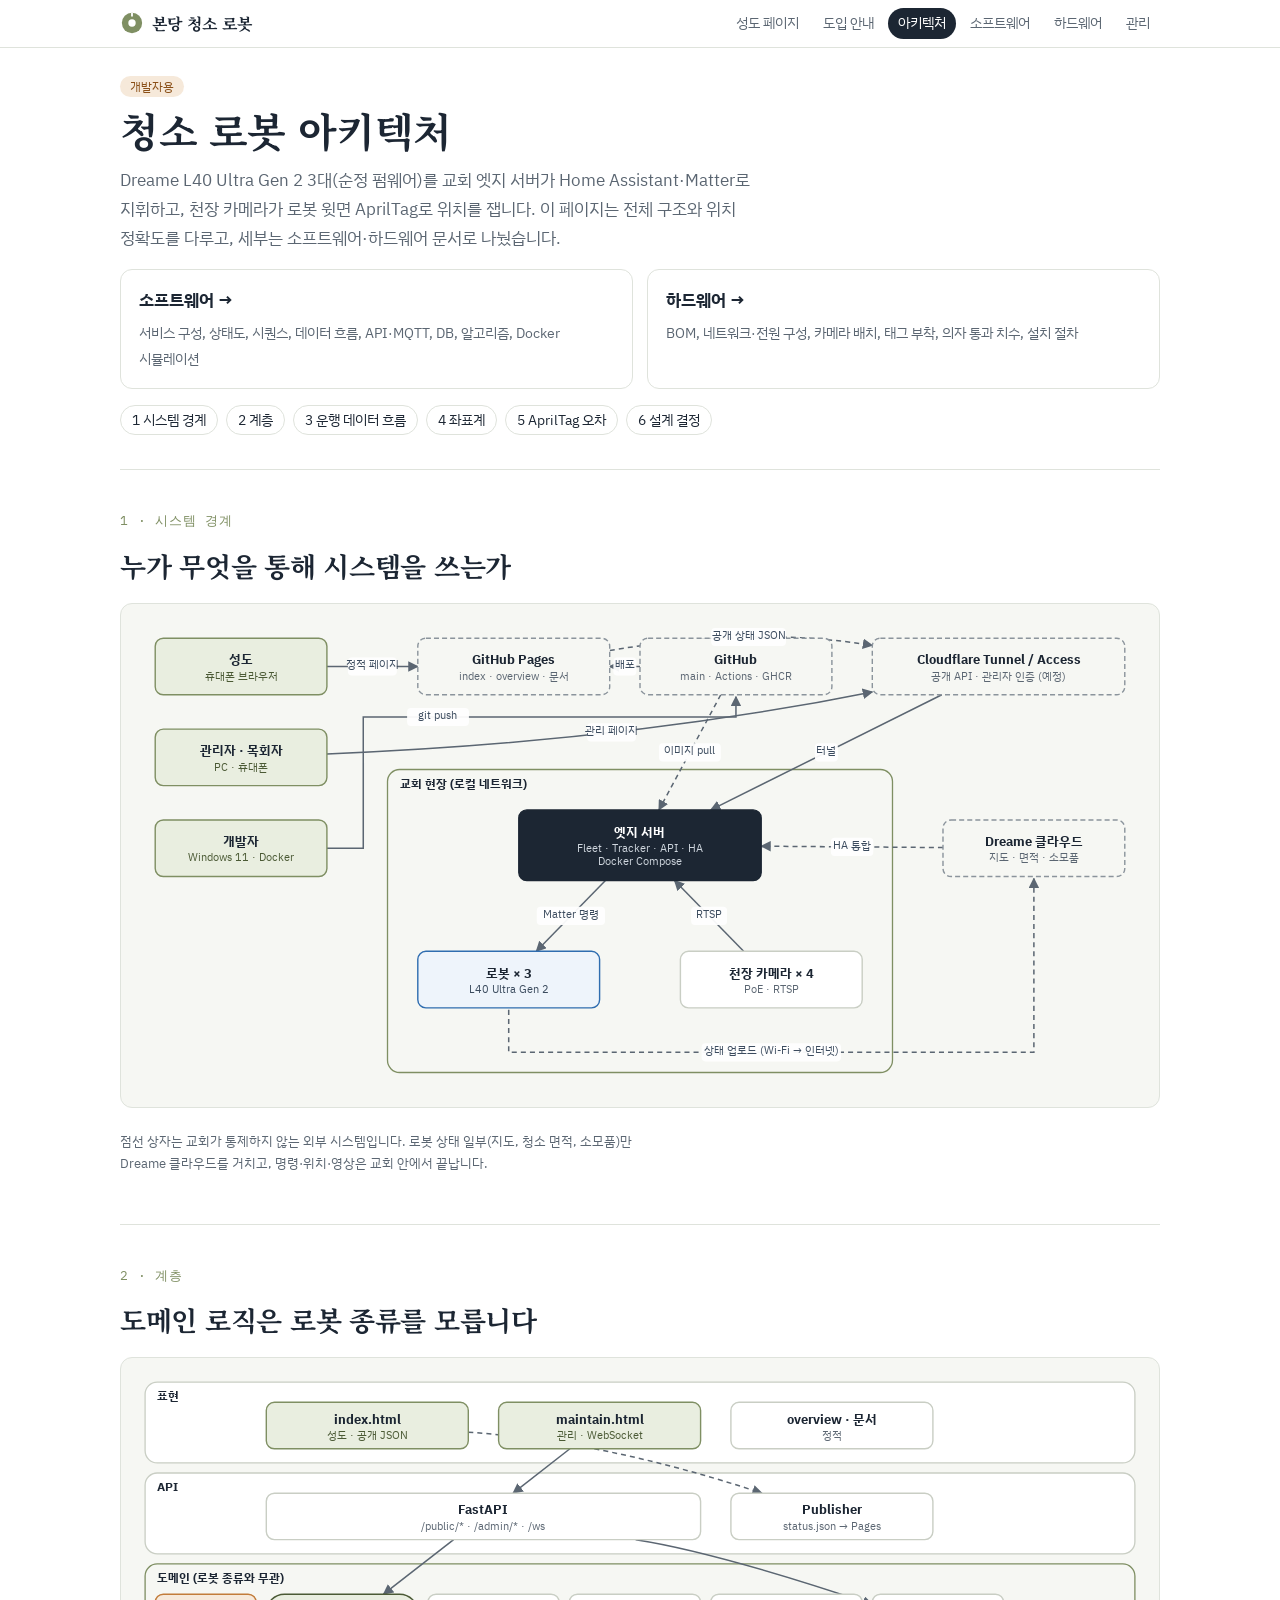
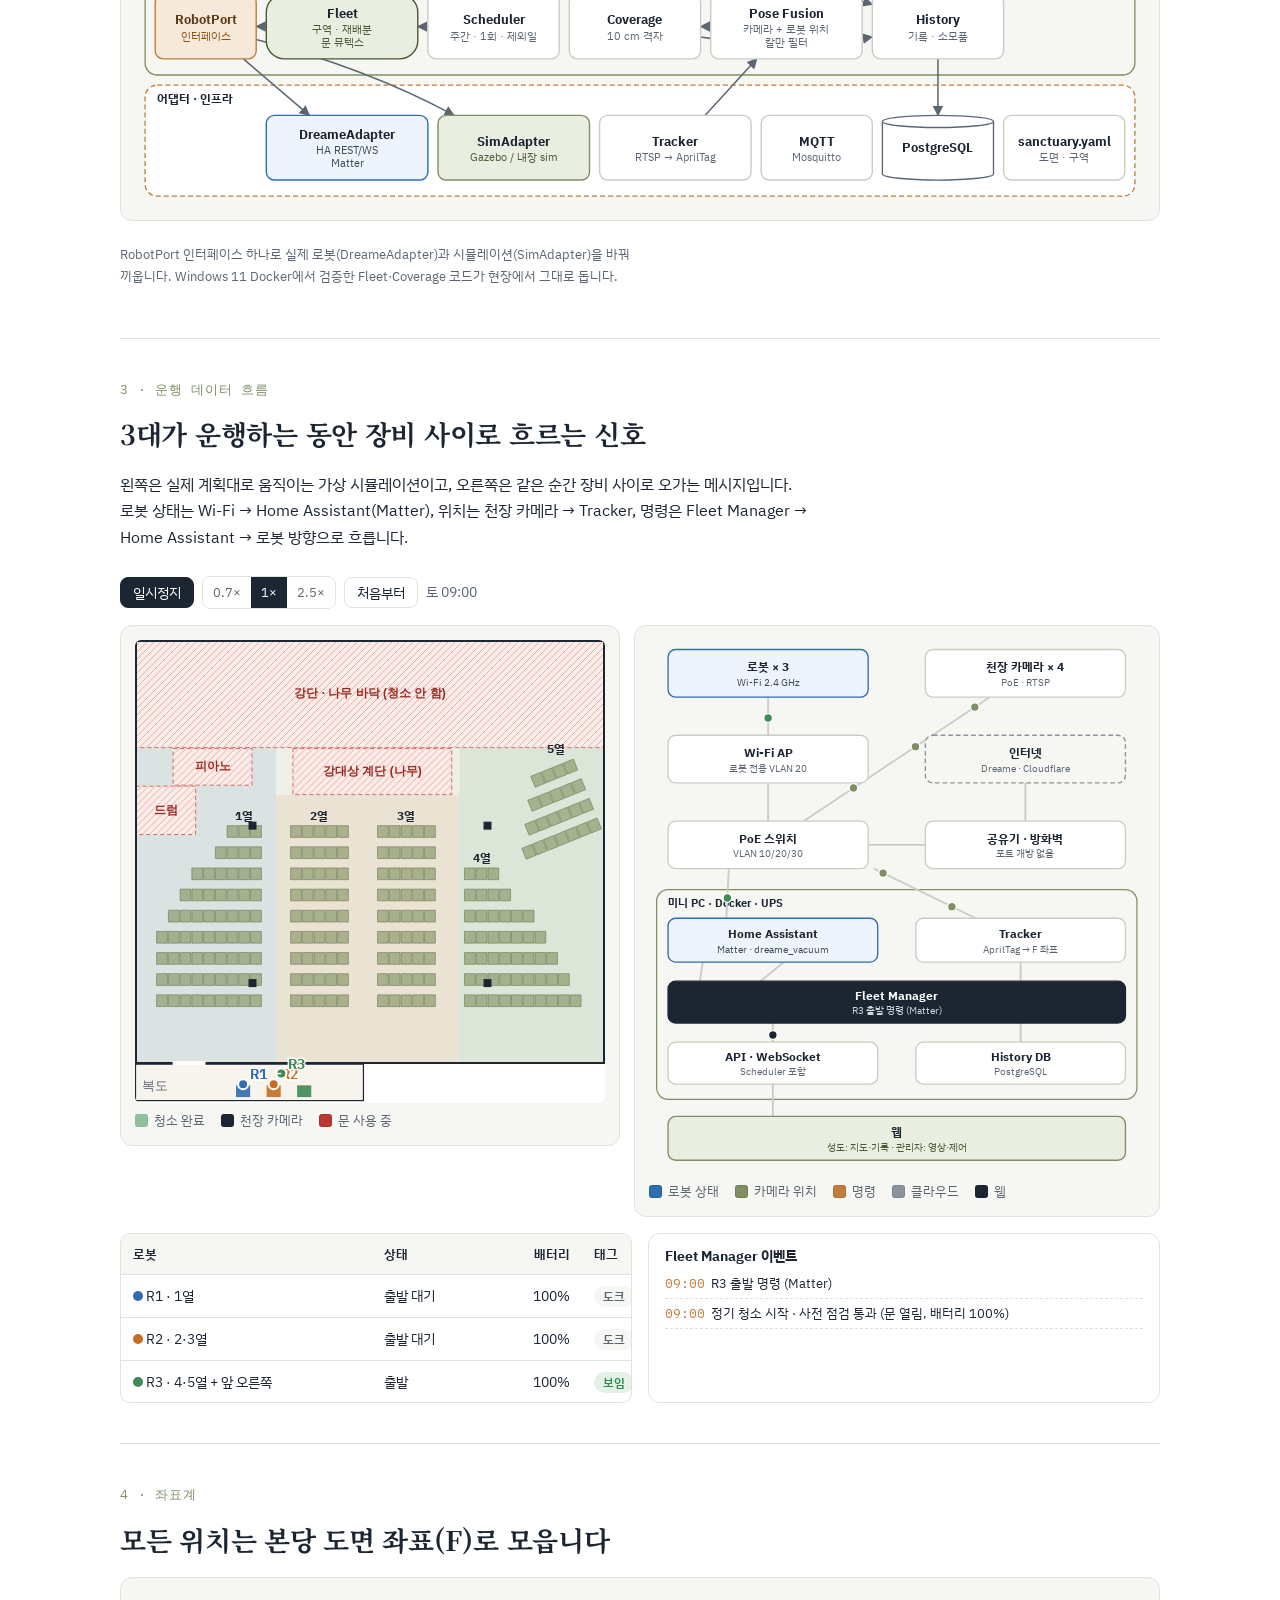
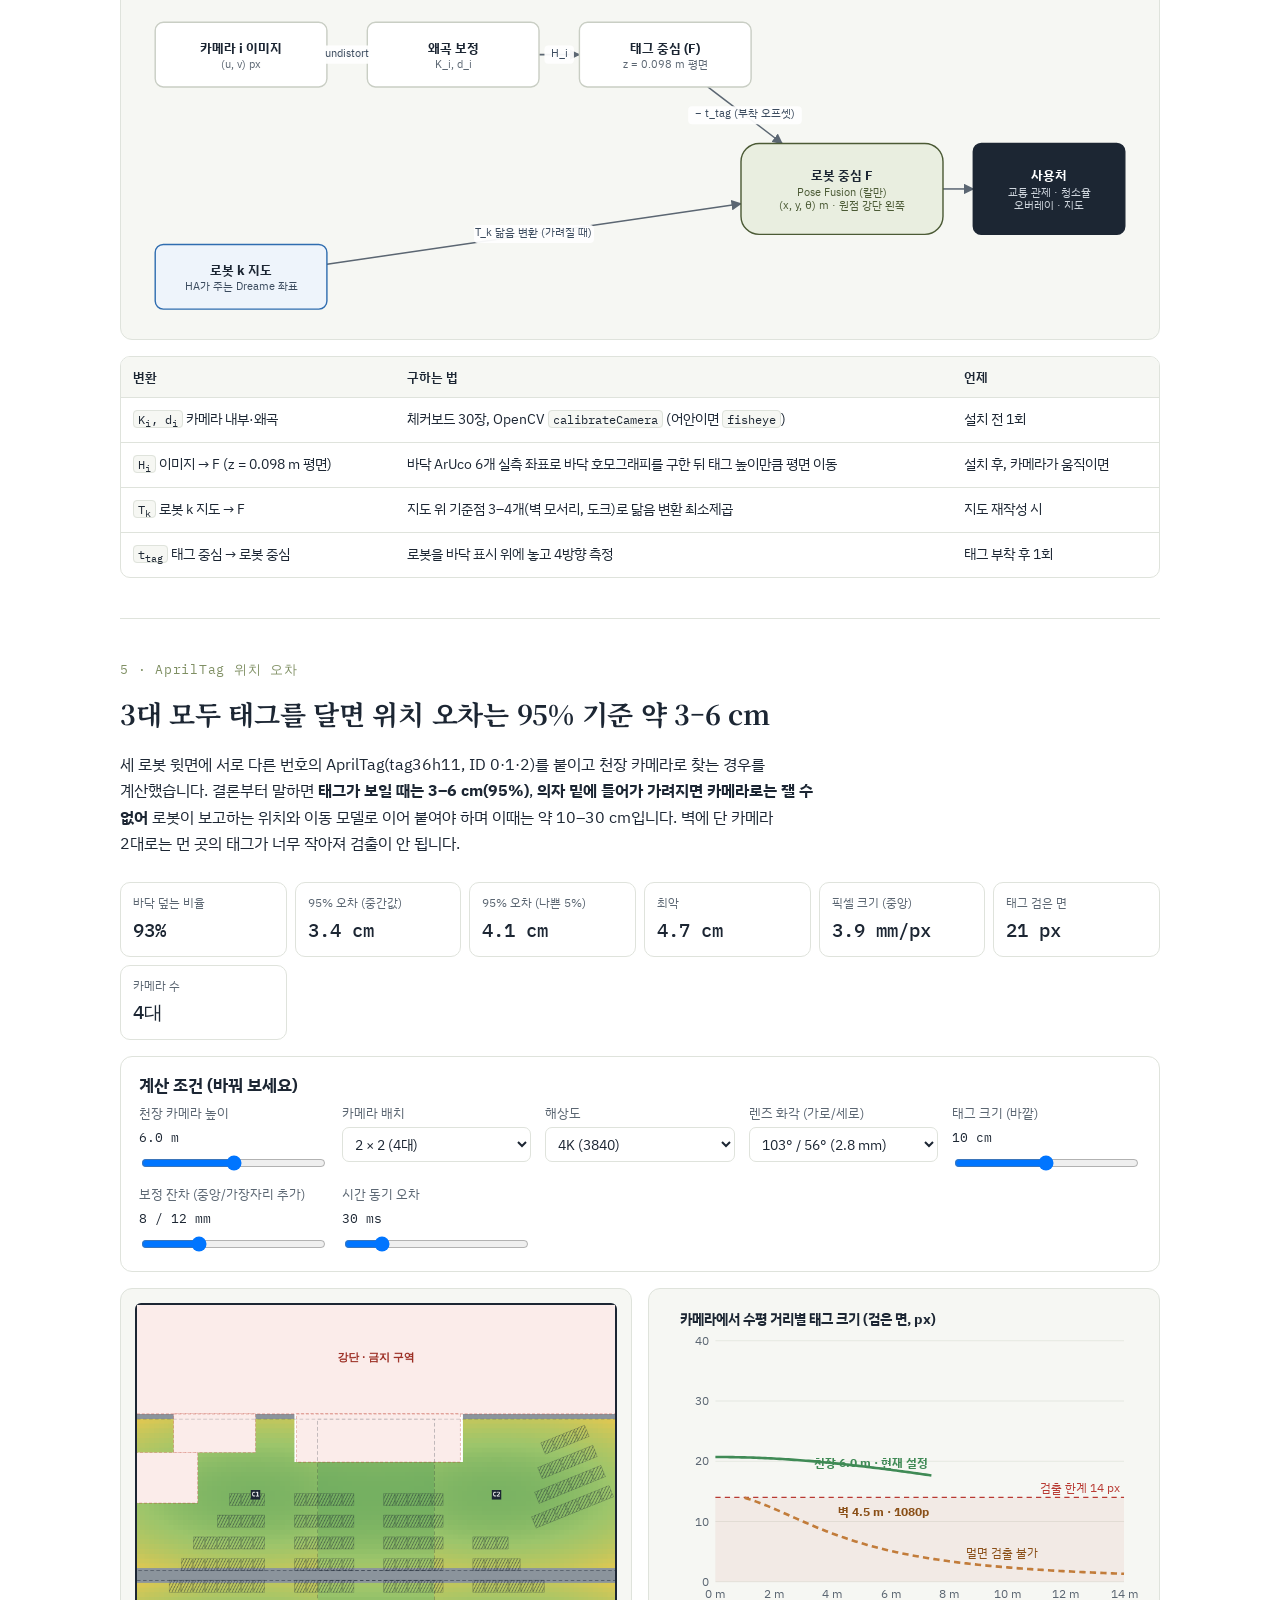
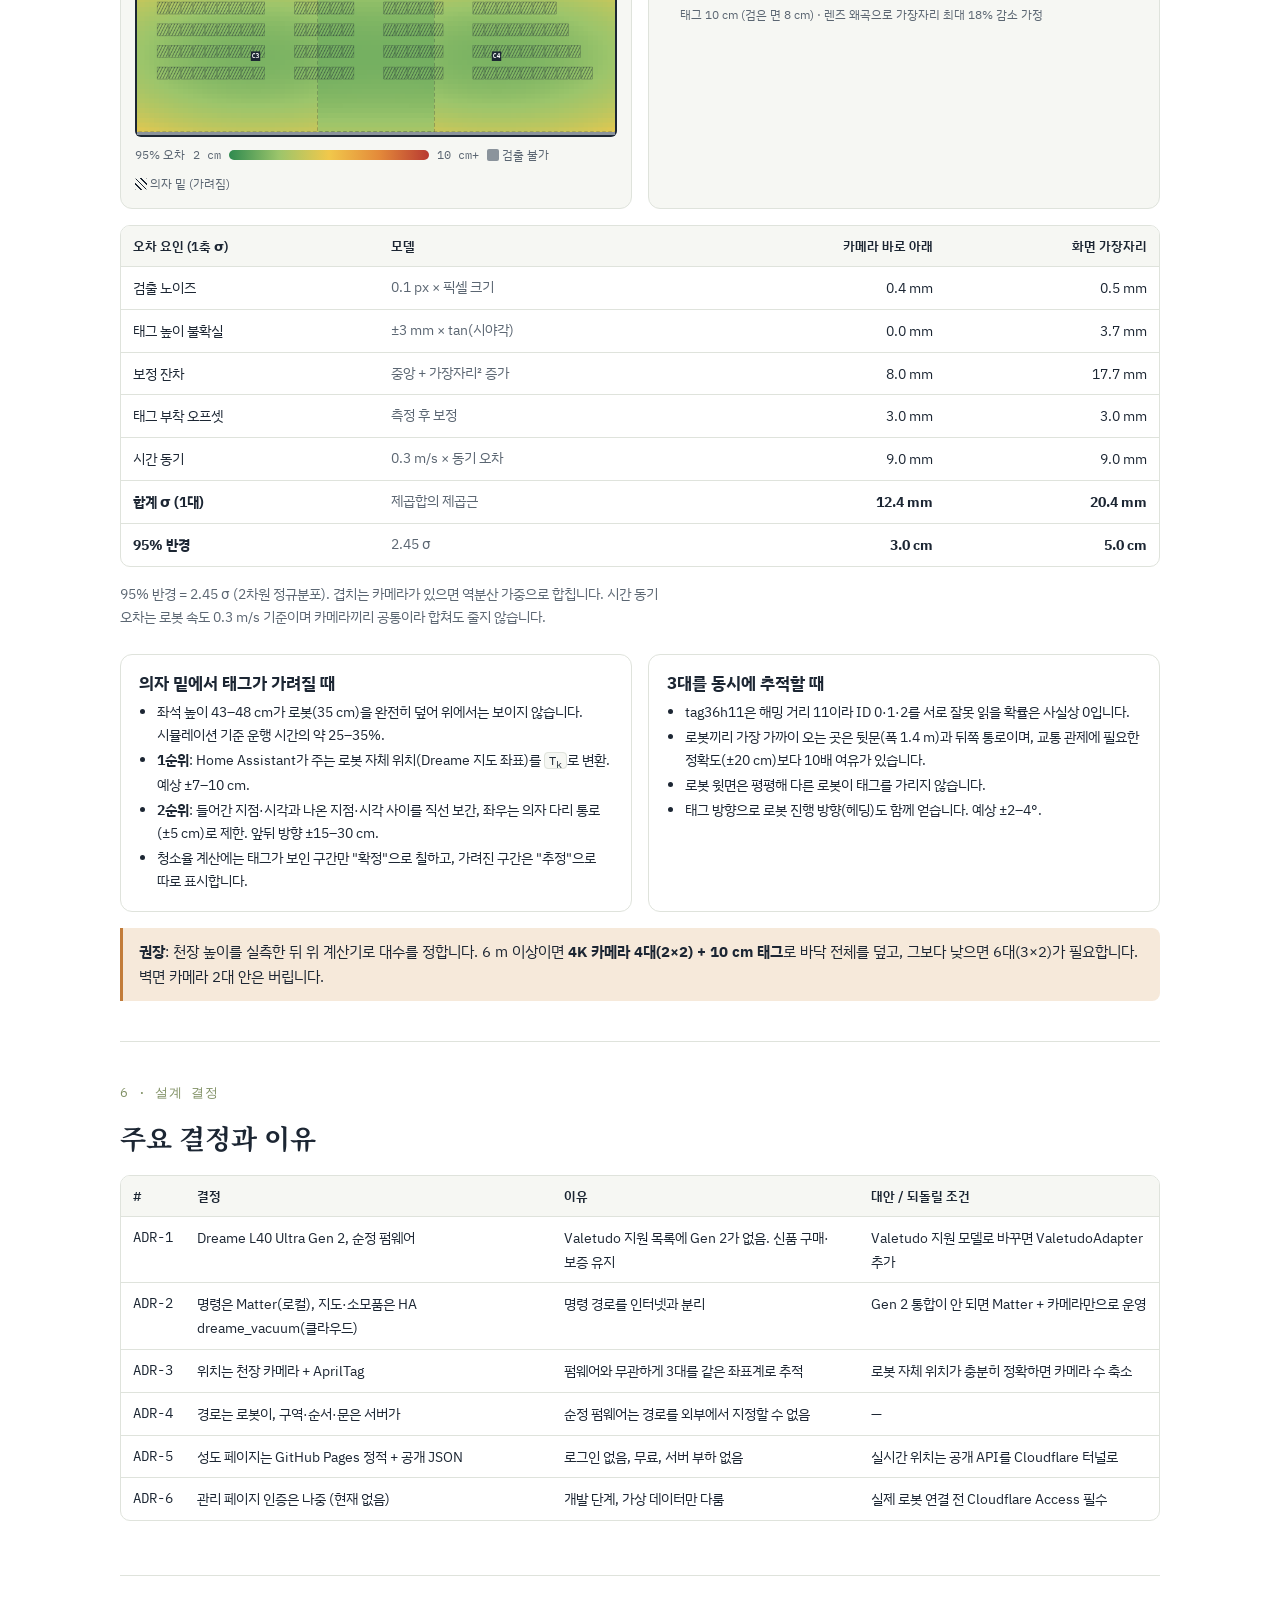
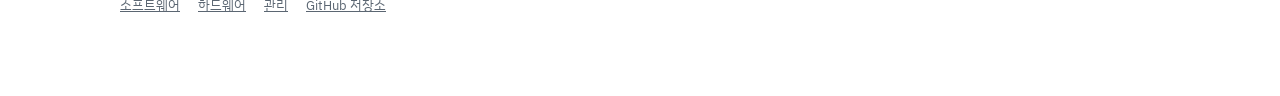
==== architecture.html @ 40df9b95 "First initial version" ====
<!doctype html>
<html lang="ko">
<head>
<meta charset="utf-8">
<meta name="viewport" content="width=device-width, initial-scale=1, viewport-fit=cover">
<title>청소 로봇 아키텍처</title>
<meta name="description" content="본당 청소 로봇 시스템 아키텍처: 시스템 경계, 계층, 운행 데이터 흐름, 좌표계, AprilTag 위치 오차 분석">
<link rel="preconnect" href="https://fonts.googleapis.com">
<link rel="preconnect" href="https://fonts.gstatic.com" crossorigin>
<link rel="stylesheet" href="https://fonts.googleapis.com/css2?family=IBM+Plex+Sans+KR:wght@400;500;600;700&family=IBM+Plex+Mono:wght@400;500&family=Noto+Serif+KR:wght@600;700&display=swap">
<link rel="stylesheet" href="assets/css/site.css">
<style>
  .doclinks{display:grid;grid-template-columns:repeat(auto-fit,minmax(260px,1fr));gap:14px}
  .doclinks a{display:block;text-decoration:none;color:inherit;border:1px solid var(--line);border-radius:12px;padding:16px 18px;background:#fff}
  .doclinks a:hover{border-color:var(--sage);background:var(--sage-soft)}
  .doclinks b{font-size:17px;display:block;margin-bottom:4px}
  .flowgrid{display:grid;grid-template-columns:minmax(0,1fr) minmax(0,1.05fr);gap:14px;align-items:start}
  @media (max-width:820px){.flowgrid{grid-template-columns:1fr}}
  .flowgrid canvas{display:block;border-radius:6px}
  .log{list-style:none;margin:0;padding:0;font-size:13px;display:flex;flex-direction:column;gap:3px;max-height:220px;overflow:auto}
  .log li{border-bottom:1px dashed var(--line);padding-bottom:3px}
  .log .mono{color:var(--oak);margin-right:6px}
  .calc{display:grid;grid-template-columns:repeat(auto-fit,minmax(170px,1fr));gap:10px 14px}
  .calc label.f output{font-family:var(--f-mono);color:var(--ink);font-size:13px}
  .heat{position:relative}
  .heat canvas{display:block;width:100%;height:auto;border-radius:6px;image-rendering:auto}
  .scale{display:flex;align-items:center;gap:8px;font-size:12px;color:var(--muted);flex-wrap:wrap}
  .scale .bar{height:10px;width:200px;border-radius:5px;background:linear-gradient(90deg,#2f8a4f,#9cc56b,#f1c84b,#e48a3a,#b83a32)}
  .kpis{display:grid;grid-template-columns:repeat(auto-fit,minmax(150px,1fr));gap:8px}
  .kpi{border:1px solid var(--line);border-radius:10px;padding:10px 12px;background:#fff}
  .kpi small{display:block;color:var(--muted);font-size:12px}
  .kpi b{font-family:var(--f-mono);font-size:19px;font-weight:500}
  td.mono{white-space:nowrap}
</style>
</head>
<body>
<header class="topnav"><div class="in">
  <a class="brand" href="index.html"><svg width="24" height="24" viewBox="0 0 26 26" aria-hidden="true"><circle cx="13" cy="13" r="11" fill="#7f8f63"/><circle cx="13" cy="13" r="4" fill="#fff"/><path d="M13 2v4" stroke="#fff" stroke-width="2"/></svg>본당 청소 로봇</a>
  <nav aria-label="페이지">
    <a href="index.html">성도 페이지</a>
    <a href="overview.html">도입 안내</a>
    <a href="architecture.html" aria-current="page">아키텍처</a>
    <a href="software.html">소프트웨어</a>
    <a href="hardware.html">하드웨어</a>
    <a href="maintain.html">관리</a>
  </nav>
</div></header>

<main class="wrap">
  <span class="audience">개발자용</span>
  <h1>청소 로봇 아키텍처</h1>
  <p class="lede">Dreame L40 Ultra Gen 2 3대(순정 펌웨어)를 교회 엣지 서버가 Home Assistant·Matter로 지휘하고, 천장 카메라가 로봇 윗면 AprilTag로 위치를 잽니다. 이 페이지는 전체 구조와 위치 정확도를 다루고, 세부는 소프트웨어·하드웨어 문서로 나눴습니다.</p>
  <div class="doclinks" style="margin-top:16px">
    <a href="software.html"><b>소프트웨어 →</b><span class="small muted">서비스 구성, 상태도, 시퀀스, 데이터 흐름, API·MQTT, DB, 알고리즘, Docker 시뮬레이션</span></a>
    <a href="hardware.html"><b>하드웨어 →</b><span class="small muted">BOM, 네트워크·전원 구성, 카메라 배치, 태그 부착, 의자 통과 치수, 설치 절차</span></a>
  </div>
  <nav class="toc" aria-label="목차">
    <a href="#context">1 시스템 경계</a><a href="#layers">2 계층</a><a href="#flow">3 운행 데이터 흐름</a><a href="#frames">4 좌표계</a><a href="#tag">5 AprilTag 오차</a><a href="#adr">6 설계 결정</a>
  </nav>

  <section class="sec" id="context">
    <div class="secnum">1 · 시스템 경계</div>
    <h2>누가 무엇을 통해 시스템을 쓰는가</h2>
    <div class="fig wide"><svg id="dContext" viewBox="0 0 1000 470" role="img" aria-label="시스템 컨텍스트 다이어그램"></svg></div>
    <p class="cap">점선 상자는 교회가 통제하지 않는 외부 시스템입니다. 로봇 상태 일부(지도, 청소 면적, 소모품)만 Dreame 클라우드를 거치고, 명령·위치·영상은 교회 안에서 끝납니다.</p>
  </section>

  <section class="sec" id="layers">
    <div class="secnum">2 · 계층</div>
    <h2>도메인 로직은 로봇 종류를 모릅니다</h2>
    <div class="fig wide"><svg id="dLayers" viewBox="0 0 1000 430" role="img" aria-label="계층 아키텍처"></svg></div>
    <p class="cap">RobotPort 인터페이스 하나로 실제 로봇(DreameAdapter)과 시뮬레이션(SimAdapter)을 바꿔 끼웁니다. Windows 11 Docker에서 검증한 Fleet·Coverage 코드가 현장에서 그대로 돕니다.</p>
  </section>

  <section class="sec" id="flow">
    <div class="secnum">3 · 운행 데이터 흐름</div>
    <h2>3대가 운행하는 동안 장비 사이로 흐르는 신호</h2>
    <p>왼쪽은 실제 계획대로 움직이는 가상 시뮬레이션이고, 오른쪽은 같은 순간 장비 사이로 오가는 메시지입니다. 로봇 상태는 Wi-Fi → Home Assistant(Matter), 위치는 천장 카메라 → Tracker, 명령은 Fleet Manager → Home Assistant → 로봇 방향으로 흐릅니다.</p>
    <div class="btnrow">
      <button class="btn pri" id="fPlay" type="button">일시정지</button>
      <div class="seg" role="group" aria-label="속도"><button type="button" data-r="40">0.7×</button><button type="button" data-r="60" aria-pressed="true">1×</button><button type="button" data-r="150">2.5×</button></div>
      <button class="btn" id="fReset" type="button">처음부터</button>
      <span class="small muted" id="fClock">09:00</span>
    </div>
    <div class="flowgrid">
      <div class="fig"><canvas id="fMap"></canvas><div class="legend" style="margin-top:6px"><span><i style="background:#4aa062;opacity:.6"></i>청소 완료</span><span><i style="background:#1c2633"></i>천장 카메라</span><span><i style="background:#b83a32"></i>문 사용 중</span></div></div>
      <div class="fig"><svg id="dHw" viewBox="0 0 520 560" role="img" aria-label="하드웨어와 지휘 시스템 데이터 흐름"></svg>
        <div class="legend" style="margin-top:6px"><span><i style="background:#2f6db0"></i>로봇 상태</span><span><i style="background:#7f8f63"></i>카메라 위치</span><span><i style="background:#c27c3a"></i>명령</span><span><i style="background:#8b949c"></i>클라우드</span><span><i style="background:#1c2633"></i>웹</span></div>
      </div>
    </div>
    <div class="grid2">
      <div class="tbl"><table><thead><tr><th>로봇</th><th>상태</th><th class="r">배터리</th><th>태그</th></tr></thead><tbody id="fTable"></tbody></table></div>
      <div class="card" style="padding:12px 16px"><h3 style="font-size:14px">Fleet Manager 이벤트</h3><ol class="log" id="fLog"></ol></div>
    </div>
  </section>

  <section class="sec" id="frames">
    <div class="secnum">4 · 좌표계</div>
    <h2>모든 위치는 본당 도면 좌표(F)로 모읍니다</h2>
    <div class="fig wide"><svg id="dFrames" viewBox="0 0 1000 330" role="img" aria-label="좌표계 변환"></svg></div>
    <div class="tbl"><table>
      <thead><tr><th>변환</th><th>구하는 법</th><th>언제</th></tr></thead>
      <tbody>
        <tr><td><code>K<sub>i</sub>, d<sub>i</sub></code> 카메라 내부·왜곡</td><td>체커보드 30장, OpenCV <code>calibrateCamera</code> (어안이면 <code>fisheye</code>)</td><td>설치 전 1회</td></tr>
        <tr><td><code>H<sub>i</sub></code> 이미지 → F (z = 0.098 m 평면)</td><td>바닥 ArUco 6개 실측 좌표로 바닥 호모그래피를 구한 뒤 태그 높이만큼 평면 이동</td><td>설치 후, 카메라가 움직이면</td></tr>
        <tr><td><code>T<sub>k</sub></code> 로봇 k 지도 → F</td><td>지도 위 기준점 3–4개(벽 모서리, 도크)로 닮음 변환 최소제곱</td><td>지도 재작성 시</td></tr>
        <tr><td><code>t<sub>tag</sub></code> 태그 중심 → 로봇 중심</td><td>로봇을 바닥 표시 위에 놓고 4방향 측정</td><td>태그 부착 후 1회</td></tr>
      </tbody>
    </table></div>
  </section>

  <section class="sec" id="tag">
    <div class="secnum">5 · AprilTag 위치 오차</div>
    <h2>3대 모두 태그를 달면 위치 오차는 95% 기준 약 3–6 cm</h2>
    <p>세 로봇 윗면에 서로 다른 번호의 AprilTag(tag36h11, ID 0·1·2)를 붙이고 천장 카메라로 찾는 경우를 계산했습니다. 결론부터 말하면 <b>태그가 보일 때는 3–6 cm(95%)</b>, <b>의자 밑에 들어가 가려지면 카메라로는 잴 수 없어</b> 로봇이 보고하는 위치와 이동 모델로 이어 붙여야 하며 이때는 약 10–30 cm입니다. 벽에 단 카메라 2대로는 먼 곳의 태그가 너무 작아져 검출이 안 됩니다.</p>

    <div class="kpis" id="tagKpi"></div>

    <div class="card">
      <h3>계산 조건 (바꿔 보세요)</h3>
      <div class="calc">
        <label class="f">천장 카메라 높이 <output id="oH">6.0 m</output><input type="range" id="iH" min="4" max="8" step="0.1" value="6.0"></label>
        <label class="f">카메라 배치<select id="iGrid"><option value="2x2" selected>2 × 2 (4대)</option><option value="3x2">3 × 2 (6대)</option><option value="3x3">3 × 3 (9대)</option></select></label>
        <label class="f">해상도<select id="iRes"><option value="1920">1080p (1920)</option><option value="2560">4MP (2560)</option><option value="3840" selected>4K (3840)</option></select></label>
        <label class="f">렌즈 화각 (가로/세로)<select id="iFov"><option value="90,52">90° / 52°</option><option value="103,56" selected>103° / 56° (2.8 mm)</option><option value="120,68">120° / 68°</option></select></label>
        <label class="f">태그 크기 (바깥) <output id="oT">10 cm</output><input type="range" id="iT" min="6" max="14" step="1" value="10"></label>
        <label class="f">보정 잔차 (중앙/가장자리 추가) <output id="oC">8 / 12 mm</output><input type="range" id="iC" min="3" max="20" step="1" value="8"></label>
        <label class="f">시간 동기 오차 <output id="oS">30 ms</output><input type="range" id="iS" min="5" max="150" step="5" value="30"></label>
      </div>
    </div>

    <div class="grid2">
      <div class="fig heat">
        <canvas id="heat" width="800" height="720" aria-label="본당 바닥 위치 오차 지도"></canvas>
        <div class="scale" style="margin-top:8px"><span>95% 오차</span><span class="mono">2 cm</span><span class="bar"></span><span class="mono">10 cm+</span><span><i style="display:inline-block;width:12px;height:12px;background:#8b949c;border-radius:2px;vertical-align:-2px"></i> 검출 불가</span><span><i style="display:inline-block;width:12px;height:12px;background:repeating-linear-gradient(45deg,#1c2633 0 1px,transparent 1px 4px);border-radius:2px;vertical-align:-2px"></i> 의자 밑 (가려짐)</span></div>
      </div>
      <div class="fig"><svg id="pxChart" viewBox="0 0 460 330" role="img" aria-label="카메라에서 거리별 태그 픽셀 크기 비교"></svg></div>
    </div>

    <div class="tbl"><table>
      <thead><tr><th>오차 요인 (1축 σ)</th><th>모델</th><th class="r">카메라 바로 아래</th><th class="r">화면 가장자리</th></tr></thead>
      <tbody id="budget"></tbody>
    </table></div>
    <p class="small muted">95% 반경 = 2.45 σ (2차원 정규분포). 겹치는 카메라가 있으면 역분산 가중으로 합칩니다. 시간 동기 오차는 로봇 속도 0.3 m/s 기준이며 카메라끼리 공통이라 합쳐도 줄지 않습니다.</p>

    <div class="grid2">
      <div class="card">
        <h3>의자 밑에서 태그가 가려질 때</h3>
        <ul class="plain small">
          <li>좌석 높이 43–48 cm가 로봇(35 cm)을 완전히 덮어 위에서는 보이지 않습니다. 시뮬레이션 기준 운행 시간의 약 25–35%.</li>
          <li><b>1순위</b>: Home Assistant가 주는 로봇 자체 위치(Dreame 지도 좌표)를 <code>T<sub>k</sub></code>로 변환. 예상 ±7–10 cm.</li>
          <li><b>2순위</b>: 들어간 지점·시각과 나온 지점·시각 사이를 직선 보간, 좌우는 의자 다리 통로(±5 cm)로 제한. 앞뒤 방향 ±15–30 cm.</li>
          <li>청소율 계산에는 태그가 보인 구간만 "확정"으로 칠하고, 가려진 구간은 "추정"으로 따로 표시합니다.</li>
        </ul>
      </div>
      <div class="card">
        <h3>3대를 동시에 추적할 때</h3>
        <ul class="plain small">
          <li>tag36h11은 해밍 거리 11이라 ID 0·1·2를 서로 잘못 읽을 확률은 사실상 0입니다.</li>
          <li>로봇끼리 가장 가까이 오는 곳은 뒷문(폭 1.4 m)과 뒤쪽 통로이며, 교통 관제에 필요한 정확도(±20 cm)보다 10배 여유가 있습니다.</li>
          <li>로봇 윗면은 평평해 다른 로봇이 태그를 가리지 않습니다.</li>
          <li>태그 방향으로 로봇 진행 방향(헤딩)도 함께 얻습니다. 예상 ±2–4°.</li>
        </ul>
      </div>
    </div>
    <div class="callout"><b>권장</b>: 천장 높이를 실측한 뒤 위 계산기로 대수를 정합니다. 6 m 이상이면 <b>4K 카메라 4대(2×2) + 10 cm 태그</b>로 바닥 전체를 덮고, 그보다 낮으면 6대(3×2)가 필요합니다. 벽면 카메라 2대 안은 버립니다.</div>
  </section>

  <section class="sec" id="adr">
    <div class="secnum">6 · 설계 결정</div>
    <h2>주요 결정과 이유</h2>
    <div class="tbl"><table>
      <thead><tr><th>#</th><th>결정</th><th>이유</th><th>대안 / 되돌릴 조건</th></tr></thead>
      <tbody>
        <tr><td class="mono">ADR-1</td><td>Dreame L40 Ultra Gen 2, 순정 펌웨어</td><td>Valetudo 지원 목록에 Gen 2가 없음. 신품 구매·보증 유지</td><td>Valetudo 지원 모델로 바꾸면 ValetudoAdapter 추가</td></tr>
        <tr><td class="mono">ADR-2</td><td>명령은 Matter(로컬), 지도·소모품은 HA dreame_vacuum(클라우드)</td><td>명령 경로를 인터넷과 분리</td><td>Gen 2 통합이 안 되면 Matter + 카메라만으로 운영</td></tr>
        <tr><td class="mono">ADR-3</td><td>위치는 천장 카메라 + AprilTag</td><td>펌웨어와 무관하게 3대를 같은 좌표계로 추적</td><td>로봇 자체 위치가 충분히 정확하면 카메라 수 축소</td></tr>
        <tr><td class="mono">ADR-4</td><td>경로는 로봇이, 구역·순서·문은 서버가</td><td>순정 펌웨어는 경로를 외부에서 지정할 수 없음</td><td>—</td></tr>
        <tr><td class="mono">ADR-5</td><td>성도 페이지는 GitHub Pages 정적 + 공개 JSON</td><td>로그인 없음, 무료, 서버 부하 없음</td><td>실시간 위치는 공개 API를 Cloudflare 터널로</td></tr>
        <tr><td class="mono">ADR-6</td><td>관리 페이지 인증은 나중 (현재 없음)</td><td>개발 단계, 가상 데이터만 다룸</td><td>실제 로봇 연결 전 Cloudflare Access 필수</td></tr>
      </tbody>
    </table></div>
  </section>

  <footer class="foot">
    <a href="software.html">소프트웨어</a><a href="hardware.html">하드웨어</a><a href="maintain.html">관리</a><a href="https://github.com/benchvue/cleaning">GitHub 저장소</a>
  </footer>
</main>

<script src="assets/js/layout.js"></script>
<script src="assets/js/sim.js"></script>
<script src="assets/js/diagram.js"></script>
<script>
(function(){
  "use strict";
  const D=Diagram, S=Sanctuary, $=id=>document.getElementById(id);

  // 1. 시스템 경계
  D.flow("dContext",{
    groups:[{x:250,y:150,w:500,h:300,title:"교회 현장 (로컬 네트워크)",fill:"#f6f7f3",stroke:"#7f8f63"}],
    nodes:[
      {id:"mem",x:20,y:20,w:170,h:56,title:"성도",sub:"휴대폰 브라우저",kind:"sage"},
      {id:"adm",x:20,y:110,w:170,h:56,title:"관리자 · 목회자",sub:"PC · 휴대폰",kind:"sage"},
      {id:"dev",x:20,y:200,w:170,h:56,title:"개발자",sub:"Windows 11 · Docker",kind:"sage"},
      {id:"pages",x:280,y:20,w:190,h:56,title:"GitHub Pages",sub:"index · overview · 문서",kind:"ext"},
      {id:"gh",x:500,y:20,w:190,h:56,title:"GitHub",sub:"main · Actions · GHCR",kind:"ext"},
      {id:"cf",x:730,y:20,w:250,h:56,title:"Cloudflare Tunnel / Access",sub:"공개 API · 관리자 인증 (예정)",kind:"ext"},
      {id:"dcloud",x:800,y:200,w:180,h:56,title:"Dreame 클라우드",sub:"지도 · 면적 · 소모품",kind:"ext"},
      {id:"edge",x:380,y:190,w:240,h:70,title:"엣지 서버",sub:"Fleet · Tracker · API · HA\nDocker Compose",kind:"dark"},
      {id:"rob",x:280,y:330,w:180,h:56,title:"로봇 × 3",sub:"L40 Ultra Gen 2",kind:"blue"},
      {id:"cam",x:540,y:330,w:180,h:56,title:"천장 카메라 × 4",sub:"PoE · RTSP",kind:"box"}
    ],
    edges:[
      {a:"mem",b:"pages",label:"정적 페이지"},
      {a:"pages",b:"cf",label:"공개 상태 JSON",bend:-40,dash:true},
      {a:"adm",b:"cf",label:"관리 페이지",bend:30},
      {a:"cf",b:"edge",label:"터널"},
      {a:"dev",b:"gh",label:"git push",path:[[190,228],[226,228],[226,98],[595,98],[595,78]],labelAt:[300,98]},
      {a:"gh",b:"pages",label:"배포"},
      {a:"gh",b:"edge",label:"이미지 pull",dash:true},
      {a:"edge",b:"rob",label:"Matter 명령"},
      {a:"cam",b:"edge",label:"RTSP"},
      {a:"rob",b:"dcloud",label:"상태 업로드 (Wi-Fi → 인터넷)",path:[[370,388],[370,430],[890,430],[890,258]],labelAt:[630,430],dash:true},
      {a:"dcloud",b:"edge",label:"HA 통합",dash:true}
    ]
  });

  // 2. 계층
  D.flow("dLayers",{
    groups:[
      {x:10,y:10,w:980,h:80,title:"표현",fill:"#ffffff"},
      {x:10,y:100,w:980,h:80,title:"API",fill:"#ffffff"},
      {x:10,y:190,w:980,h:110,title:"도메인 (로봇 종류와 무관)",fill:"#f6f7f3",stroke:"#7f8f63"},
      {x:10,y:310,w:980,h:110,title:"어댑터 · 인프라",fill:"#ffffff",stroke:"#c27c3a",dash:"5 3"}
    ],
    nodes:[
      {id:"idx",x:130,y:30,w:200,h:46,title:"index.html",sub:"성도 · 공개 JSON",kind:"sage"},
      {id:"mnt",x:360,y:30,w:200,h:46,title:"maintain.html",sub:"관리 · WebSocket",kind:"sage"},
      {id:"docs",x:590,y:30,w:200,h:46,title:"overview · 문서",sub:"정적",kind:"box"},
      {id:"api",x:130,y:120,w:430,h:46,title:"FastAPI",sub:"/public/* · /admin/* · /ws",kind:"box"},
      {id:"pub",x:590,y:120,w:200,h:46,title:"Publisher",sub:"status.json → Pages",kind:"box"},
      {id:"fleet",x:130,y:220,w:150,h:64,title:"Fleet",sub:"구역 · 재배분\n문 뮤텍스",kind:"active"},
      {id:"sched",x:290,y:220,w:130,h:64,title:"Scheduler",sub:"주간 · 1회 · 제외일"},
      {id:"cov",x:430,y:220,w:130,h:64,title:"Coverage",sub:"10 cm 격자"},
      {id:"fus",x:570,y:220,w:150,h:64,title:"Pose Fusion",sub:"카메라 + 로봇 위치\n칼만 필터"},
      {id:"hist",x:730,y:220,w:130,h:64,title:"History",sub:"기록 · 소모품"},
      {id:"port",x:20,y:220,w:100,h:64,title:"RobotPort",sub:"인터페이스",kind:"oak"},
      {id:"dre",x:130,y:340,w:160,h:64,title:"DreameAdapter",sub:"HA REST/WS\nMatter",kind:"blue"},
      {id:"sim",x:300,y:340,w:150,h:64,title:"SimAdapter",sub:"Gazebo / 내장 sim",kind:"sage"},
      {id:"trk",x:460,y:340,w:150,h:64,title:"Tracker",sub:"RTSP → AprilTag"},
      {id:"mq",x:620,y:340,w:110,h:64,title:"MQTT",sub:"Mosquitto"},
      {id:"db",x:740,y:340,w:110,h:64,title:"PostgreSQL",kind:"store"},
      {id:"cfg",x:860,y:340,w:120,h:64,title:"sanctuary.yaml",sub:"도면 · 구역"}
    ],
    edges:[
      {a:"idx",b:"pub",label:"",dash:true,bend:-30},{a:"mnt",b:"api"},{a:"api",b:"fleet"},{a:"api",b:"hist",bend:-20},
      {a:"fleet",b:"port"},{a:"port",b:"dre"},{a:"port",b:"sim",bend:-20},{a:"trk",b:"fus"},{a:"fus",b:"cov"},{a:"sched",b:"fleet"},{a:"hist",b:"db"},{a:"cov",b:"hist",bend:24}
    ]
  });

  // 4. 좌표계
  D.flow("dFrames",{
    nodes:[
      {id:"img",x:20,y:30,w:170,h:64,title:"카메라 i 이미지",sub:"(u, v) px",kind:"box"},
      {id:"und",x:230,y:30,w:170,h:64,title:"왜곡 보정",sub:"K_i, d_i",kind:"box"},
      {id:"tag",x:440,y:30,w:170,h:64,title:"태그 중심 (F)",sub:"z = 0.098 m 평면",kind:"box"},
      {id:"F",x:600,y:150,w:200,h:90,title:"로봇 중심 F",sub:"Pose Fusion (칼만)\n(x, y, θ) m · 원점 강단 왼쪽",kind:"active"},
      {id:"rmap",x:20,y:250,w:170,h:64,title:"로봇 k 지도",sub:"HA가 주는 Dreame 좌표",kind:"blue"},
      {id:"out",x:830,y:150,w:150,h:90,title:"사용처",sub:"교통 관제 · 청소율\n오버레이 · 지도",kind:"dark"}
    ],
    edges:[
      {a:"img",b:"und",label:"undistort"},
      {a:"und",b:"tag",label:"H_i"},
      {a:"tag",b:"F",label:"− t_tag (부착 오프셋)"},
      {a:"rmap",b:"F",label:"T_k 닮음 변환 (가려질 때)"},
      {a:"F",b:"out"}
    ]
  });

  // 3. 운행 데이터 흐름 (하드웨어 다이어그램 + 시뮬레이션)
  D.flow("dHw",{
    groups:[{x:8,y:262,w:504,h:220,title:"미니 PC · Docker · UPS",fill:"#f6f7f3",stroke:"#7f8f63"}],
    nodes:[
      {id:"rob",x:20,y:10,w:210,h:50,title:"로봇 × 3",sub:"Wi-Fi 2.4 GHz",kind:"blue"},
      {id:"cam",x:290,y:10,w:210,h:50,title:"천장 카메라 × 4",sub:"PoE · RTSP"},
      {id:"ap",x:20,y:100,w:210,h:50,title:"Wi-Fi AP",sub:"로봇 전용 VLAN 20"},
      {id:"net",x:290,y:100,w:210,h:50,title:"인터넷",sub:"Dreame · Cloudflare",kind:"ext"},
      {id:"sw",x:20,y:190,w:210,h:50,title:"PoE 스위치",sub:"VLAN 10/20/30"},
      {id:"rt",x:290,y:190,w:210,h:50,title:"공유기 · 방화벽",sub:"포트 개방 없음"},
      {id:"ha",x:20,y:292,w:220,h:46,title:"Home Assistant",sub:"Matter · dreame_vacuum",kind:"blue"},
      {id:"trk",x:280,y:292,w:220,h:46,title:"Tracker",sub:"AprilTag → F 좌표"},
      {id:"fl",x:20,y:358,w:480,h:44,title:"Fleet Manager",sub:"대기 중",kind:"dark"},
      {id:"api",x:20,y:422,w:220,h:44,title:"API · WebSocket",sub:"Scheduler 포함"},
      {id:"db",x:280,y:422,w:220,h:44,title:"History DB",sub:"PostgreSQL"},
      {id:"web",x:20,y:500,w:480,h:46,title:"웹",sub:"성도: 지도·기록 · 관리자: 영상·제어",kind:"sage"}
    ],
    edges:[
      {id:"e_rob_ap",a:"rob",b:"ap",color:"#c9cec4",w:2},
      {id:"e_ap_sw",a:"ap",b:"sw",color:"#c9cec4",w:2},
      {id:"e_cam_sw",a:"cam",b:"sw",color:"#c9cec4",w:2},
      {id:"e_sw_rt",a:"sw",b:"rt",color:"#c9cec4",w:2},
      {id:"e_rt_net",a:"rt",b:"net",color:"#c9cec4",w:2},
      {id:"e_sw_ha",a:"sw",b:"ha",color:"#c9cec4",w:2,ax:-40,bx:-50},
      {id:"e_sw_trk",a:"sw",b:"trk",color:"#c9cec4",w:2,ax:60},
      {id:"e_ha_fl",a:"ha",b:"fl",color:"#c9cec4",w:2,ax:40,bx:-170},
      {id:"e_fl_ha",a:"fl",b:"ha",color:"#c9cec4",w:2,ax:-210,bx:-70},
      {id:"e_trk_fl",a:"trk",b:"fl",color:"#c9cec4",w:2,bx:130},
      {id:"e_fl_api",a:"fl",b:"api",color:"#c9cec4",w:2,ax:-130},
      {id:"e_fl_db",a:"fl",b:"db",color:"#c9cec4",w:2,ax:130},
      {id:"e_api_web",a:"api",b:"web",color:"#c9cec4",w:2,bx:-130}
    ]
  });
  const hw=$("dHw"), flSub=[...hw.querySelectorAll("text")].find(t=>t.textContent==="대기 중");
  const pk=S.svgEl("g",{},hw), LK={};
  ["e_rob_ap","e_ap_sw","e_cam_sw","e_sw_rt","e_rt_net","e_sw_ha","e_sw_trk","e_ha_fl","e_fl_ha","e_trk_fl","e_fl_api","e_fl_db","e_api_web"].forEach(k=>{const p=$(k);LK[k]={p,len:p.getTotalLength()};p.removeAttribute("marker-end");});
  const packets=[];
  function chain(list,color){packets.push({list,k:0,t:0,c:S.svgEl("circle",{r:4.5,fill:color,stroke:"#fff","stroke-width":1.3},pk)});}
  function stepPk(dt){
    for(let i=packets.length-1;i>=0;i--){
      const p=packets[i];let nm=p.list[p.k].replace("~",""),L=LK[nm];
      p.t+=dt*180/Math.max(L.len,30);
      if(p.t>=1){p.k++;p.t=0;if(p.k>=p.list.length){p.c.remove();packets.splice(i,1);continue;}}
      const raw=p.list[p.k],rv=raw[0]==="~";nm=raw.replace("~","");L=LK[nm];
      const pt=L.p.getPointAtLength((rv?1-p.t:p.t)*L.len);p.c.setAttribute("cx",pt.x);p.c.setAttribute("cy",pt.y);
    }
  }
  const CMD=["e_fl_ha","~e_sw_ha","~e_ap_sw","~e_rob_ap"];
  const logEl=$("fLog");
  const sim=new CleaningSim({onEvent:e=>{
    const li=document.createElement("li");li.innerHTML='<span class="mono">'+e.clock+"</span>"+e.text;logEl.prepend(li);
    while(logEl.children.length>40)logEl.lastChild.remove();
    if(flSub) flSub.textContent=e.text.length>34?e.text.slice(0,33)+"…":e.text;
    if(["dispatch","return","door","rebalance","admin"].includes(e.kind)) chain(CMD,"#c27c3a");
  }});
  const view=new SimView($("fMap"),sim,{zones:true,cams:true});
  const acc={st:0,cam:0,cl:0,web:0};
  const tb=$("fTable");
  tb.innerHTML=sim.robots.map(r=>`<tr><td><span class="dot" style="background:${r.color}"></span> ${r.id} · ${r.def.zoneName}</td><td id="fs${r.id}"></td><td class="r" id="fb${r.id}"></td><td id="ft${r.id}"></td></tr>`).join("");
  let lastT=null;
  const player=new SimPlayer(sim,view,{rate:60,autoplay:true,loop:true,loopPause:5,reduceToEnd:true,onTick:()=>{
    const now=performance.now(),dt=lastT==null?0:Math.min(.05,(now-lastT)/1000);lastT=now;
    if(player&&player.playing&&sim.phase==="running"){
      const active=sim.robots.filter(r=>!["queued","done","docked"].includes(r.state));
      if(active.length){acc.st+=dt;acc.cam+=dt;acc.cl+=dt;acc.web+=dt;
        if(acc.st>.5){acc.st=0;const r=active[Math.floor(Math.random()*active.length)];chain(["e_rob_ap","e_ap_sw","e_sw_ha","e_ha_fl"],r.color);}
        if(acc.cam>.42){acc.cam=0;chain(["e_cam_sw","e_sw_trk","e_trk_fl"],"#7f8f63");}
        if(acc.cl>1.7){acc.cl=0;chain(["e_rob_ap","e_ap_sw","e_sw_rt","e_rt_net"],"#8b949c");}
        if(acc.web>.9){acc.web=0;chain(["e_fl_api","e_api_web"],"#1c2633");if(Math.random()<.4)chain(["e_fl_db"],"#1c2633");}
      }
    }
    stepPk(player&&player.playing?dt:0);
    $("fClock").textContent="토 "+sim.clock();
    sim.robots.forEach(r=>{$("fs"+r.id).textContent=SimUtil.STATE_KO[r.state];$("fb"+r.id).textContent=Math.round(r.battery)+"%";
      const vis=["docked","done","queued","emptying"].includes(r.state)?"—":(r.under?"가려짐 (의자 밑)":"보임");
      $("ft"+r.id).innerHTML=vis==="보임"?'<span class="chip c-good">보임</span>':vis==="—"?'<span class="chip c-mute">도크</span>':'<span class="chip c-warn">가려짐</span>';});
  }});
  const pb=$("fPlay");
  pb.addEventListener("click",()=>{player.playing=!player.playing;pb.textContent=player.playing?"일시정지":"재생";});
  document.querySelectorAll("#flow .seg button").forEach(b=>b.addEventListener("click",()=>{document.querySelectorAll("#flow .seg button").forEach(x=>x.setAttribute("aria-pressed","false"));b.setAttribute("aria-pressed","true");player.rate=+b.dataset.r;}));
  $("fReset").addEventListener("click",()=>{logEl.innerHTML="";sim.reset();sim.start();player.playing=true;pb.textContent="일시정지";});

  // 5. AprilTag 오차 모델
  const TAG_H=0.098, V=0.3;
  function params(){
    const [hf,vf]=$("iFov").value.split(",").map(Number);
    const [nc,nr]=$("iGrid").value.split("x").map(Number);
    return {Hc:+$("iH").value,W:+$("iRes").value,hf:hf*Math.PI/180,vf:vf*Math.PI/180,nc,nr,tag:+$("iT").value/100,c0:+$("iC").value/1000,c1:(+$("iC").value*1.5)/1000,st:+$("iS").value/1000};
  }
  function cams(p){const out=[];for(let j=0;j<p.nr;j++)for(let i=0;i<p.nc;i++)out.push({x:(i+.5)*20/p.nc,y:4.6+(j+.5)*13.4/p.nr});return out;}
  function camErr(p,c,x,y){
    const H=p.Hc-TAG_H,xh=H*Math.tan(p.hf/2),yh=H*Math.tan(p.vf/2),dx=x-c.x,dy=y-c.y;
    if(Math.abs(dx)>xh||Math.abs(dy)>yh) return null;
    const f=(p.W/2)/Math.tan(p.hf/2),g0=H/f,rn2=((dx/xh)**2+(dy/yh)**2)/2,g=g0*(1+.35*rn2);
    const px=.8*p.tag/g; if(px<14) return {px,ok:false};
    const r=Math.hypot(dx,dy);
    const det=.1*g, hgt=.003*r/H, cal=p.c0+p.c1*rn2, mount=.003;
    return {px,ok:true,var:det*det+hgt*hgt+cal*cal+mount*mount,parts:{det,hgt,cal,mount},g};
  }
  function fused(p,cs,x,y){
    let inv=0,best=0;cs.forEach(c=>{const e=camErr(p,c,x,y);if(e){best=Math.max(best,e.px);if(e.ok)inv+=1/e.var;}});
    if(!inv) return {ok:false,px:best};
    const tim=V*p.st,s=Math.sqrt(1/inv+tim*tim);
    return {ok:true,sigma:s,r95:2.45*s,px:best};
  }
  function color(cm){const st=[[2,[47,138,79]],[3.5,[156,197,107]],[5,[241,200,75]],[7,[228,138,58]],[10,[184,58,50]]];
    if(cm<=st[0][0])return st[0][1];for(let i=1;i<st.length;i++){if(cm<=st[i][0]){const a=st[i-1],b=st[i],t=(cm-a[0])/(b[0]-a[0]);return a[1].map((v,k)=>Math.round(v+(b[1][k]-v)*t));}}return st[st.length-1][1];}
  const hc=$("heat"),hx=hc.getContext("2d");
  function drawHeat(){
    const p=params(),cs=cams(p),sc=40,W=20*sc,Hh=18*sc;hc.width=W;hc.height=Hh;
    hx.fillStyle="#fff";hx.fillRect(0,0,W,Hh);
    const step=.2;let n=0,nOk=0,vals=[],under=0;
    for(let y=step/2;y<18;y+=step)for(let x=step/2;x<20;x+=step){
      if(S.inNogo(x,y,0)) continue;
      n++;const f=fused(p,cs,x,y);
      if(f.ok){nOk++;vals.push(f.r95);const c=color(f.r95*100);hx.fillStyle=`rgb(${c[0]},${c[1]},${c[2]})`;}
      else hx.fillStyle="#8b949c";
      hx.fillRect((x-step/2)*sc,(y-step/2)*sc,step*sc+.5,step*sc+.5);
    }
    // 금지 구역
    S.L.nogo.forEach(z=>{hx.fillStyle="#fbecea";hx.fillRect(z.x*sc,z.y*sc,z.w*sc,z.h*sc);hx.strokeStyle="rgba(192,57,43,.6)";hx.setLineDash([5,3]);hx.strokeRect(z.x*sc,z.y*sc,z.w*sc,z.h*sc);hx.setLineDash([]);});
    hx.fillStyle="#9b2c22";hx.font="700 18px IBM Plex Sans KR, sans-serif";hx.textAlign="center";hx.fillText("강단 · 금지 구역",10*sc,2.4*sc);
    // 의자 (가려짐 해치)
    S.CHAIRS.forEach(ch=>{hx.save();hx.beginPath();ch.corners.forEach((q,i)=>i?hx.lineTo(q[0]*sc,q[1]*sc):hx.moveTo(q[0]*sc,q[1]*sc));hx.closePath();hx.clip();
      hx.strokeStyle="rgba(28,38,51,.55)";hx.lineWidth=1.2;for(let k=-40;k<80;k+=5){hx.beginPath();hx.moveTo(ch.cx*sc-40+k,ch.cy*sc+40);hx.lineTo(ch.cx*sc+k,ch.cy*sc-40+0);hx.stroke();}hx.restore();
      hx.beginPath();ch.corners.forEach((q,i)=>i?hx.lineTo(q[0]*sc,q[1]*sc):hx.moveTo(q[0]*sc,q[1]*sc));hx.closePath();hx.strokeStyle="rgba(28,38,51,.35)";hx.lineWidth=1;hx.stroke();});
    // 카메라와 화각
    const H=p.Hc-TAG_H,xh=H*Math.tan(p.hf/2),yh=H*Math.tan(p.vf/2);
    cs.forEach((c,i)=>{hx.strokeStyle="rgba(28,38,51,.55)";hx.setLineDash([6,4]);hx.strokeRect((c.x-xh)*sc,(c.y-yh)*sc,2*xh*sc,2*yh*sc);hx.setLineDash([]);
      hx.fillStyle="#1c2633";hx.fillRect(c.x*sc-8,c.y*sc-8,16,16);hx.fillStyle="#fff";hx.font="700 11px IBM Plex Mono, monospace";hx.textAlign="center";hx.textBaseline="middle";hx.fillText("C"+(i+1),c.x*sc,c.y*sc);hx.textBaseline="alphabetic";});
    hx.strokeStyle="#1c2633";hx.lineWidth=3;hx.strokeRect(1.5,1.5,W-3,Hh-3);
    vals.sort((a,b)=>a-b);
    const med=vals.length?vals[Math.floor(vals.length/2)]:NaN,p95=vals.length?vals[Math.floor(vals.length*.95)]:NaN,mx=vals.length?vals[vals.length-1]:NaN;
    const f=(p.W/2)/Math.tan(p.hf/2),g0=(p.Hc-TAG_H)/f;
    $("tagKpi").innerHTML=[
      ["바닥 덮는 비율",Math.round(nOk/n*100)+"%"],["95% 오차 (중간값)",(med*100).toFixed(1)+" cm"],["95% 오차 (나쁜 5%)",(p95*100).toFixed(1)+" cm"],["최악",(mx*100).toFixed(1)+" cm"],
      ["픽셀 크기 (중앙)",(g0*1000).toFixed(1)+" mm/px"],["태그 검은 면",Math.round(.8*p.tag/g0)+" px"],["카메라 수",cs.length+"대"]
    ].map(([k,v])=>`<div class="kpi"><small>${k}</small><b>${v}</b></div>`).join("");
    // 오차 예산 표
    const c0={x:10,y:11},center=camErr(p,c0,10,11),edgeX=c0.x+xh*.9,edgeY=c0.y+yh*.9,edge=camErr(p,c0,edgeX,edgeY);
    const tim=V*p.st,mm=v=>(v*1000).toFixed(1)+" mm";
    const rows=[["검출 노이즈","0.1 px × 픽셀 크기",center&&center.parts?.det,edge&&edge.parts?.det],["태그 높이 불확실","±3 mm × tan(시야각)",center&&center.parts?.hgt,edge&&edge.parts?.hgt],["보정 잔차","중앙 + 가장자리² 증가",center&&center.parts?.cal,edge&&edge.parts?.cal],["태그 부착 오프셋","측정 후 보정",.003,.003],["시간 동기","0.3 m/s × 동기 오차",tim,tim]];
    let s1=0,s2=0;
    $("budget").innerHTML=rows.map(r=>{s1+=(r[2]||0)**2;s2+=(r[3]||0)**2;return `<tr><td>${r[0]}</td><td class="small muted">${r[1]}</td><td class="r">${r[2]!=null?mm(r[2]):"검출 불가"}</td><td class="r">${r[3]!=null?mm(r[3]):"검출 불가"}</td></tr>`;}).join("")+
      `<tr><td><b>합계 σ (1대)</b></td><td class="small muted">제곱합의 제곱근</td><td class="r"><b>${mm(Math.sqrt(s1))}</b></td><td class="r"><b>${mm(Math.sqrt(s2))}</b></td></tr>`+
      `<tr><td><b>95% 반경</b></td><td class="small muted">2.45 σ</td><td class="r"><b>${(2.45*Math.sqrt(s1)*100).toFixed(1)} cm</b></td><td class="r"><b>${(2.45*Math.sqrt(s2)*100).toFixed(1)} cm</b></td></tr>`;
    drawPx(p);
  }
  // 거리별 태그 픽셀 크기 (천장 vs 벽)
  function drawPx(p){
    const sv=$("pxChart");sv.innerHTML="";const E=(t,a,x)=>S.svgEl(t,a,sv,x);
    const x0=50,y0=36,w=390,h=230,dmax=14,pmax=40,X=d=>x0+d/dmax*w,Y=v=>y0+h-Math.min(v,pmax)/pmax*h;
    E("text",{x:16,y:20,"font-size":13,"font-weight":700,fill:"#1c2633"},"카메라에서 수평 거리별 태그 크기 (검은 면, px)");
    [0,10,20,30,40].forEach(v=>{E("line",{x1:x0,y1:Y(v),x2:x0+w,y2:Y(v),stroke:"#e5e8e1"});E("text",{x:x0-6,y:Y(v)+4,"text-anchor":"end","font-size":11,fill:"#5b6672"},v);});
    [0,2,4,6,8,10,12,14].forEach(d=>E("text",{x:X(d),y:y0+h+16,"text-anchor":"middle","font-size":11,fill:"#5b6672"},d+" m"));
    E("rect",{x:x0,y:Y(14),width:w,height:Y(0)-Y(14),fill:"#b83a32",opacity:.07});
    E("line",{x1:x0,y1:Y(14),x2:x0+w,y2:Y(14),stroke:"#b83a32","stroke-dasharray":"5 4"});
    E("text",{x:x0+w-4,y:Y(14)-5,"text-anchor":"end","font-size":11,fill:"#b83a32"},"검출 한계 14 px");
    // 천장 (현재 설정)
    const H=p.Hc-TAG_H,f=(p.W/2)/Math.tan(p.hf/2),xh=H*Math.tan(p.hf/2);
    let pts=[];for(let d=0;d<=Math.min(xh,dmax);d+=.1){const rn2=(d/xh)**2/2,g=H/f*(1+.35*rn2);pts.push(X(d)+","+Y(.8*p.tag/g));}
    E("polyline",{points:pts.join(" "),fill:"none",stroke:"#3f8a55","stroke-width":2.5});
    E("text",{x:X(Math.min(xh,dmax))-4,y:Y(.8*p.tag/(H/f*1.175))-8,"text-anchor":"end","font-size":11.5,"font-weight":700,fill:"#3f8a55"},"천장 "+p.Hc.toFixed(1)+" m · 현재 설정");
    // 벽 카메라 1080p 4.5 m
    const Hw=4.5-TAG_H,fw=960/Math.tan(50*Math.PI/180);pts=[];
    for(let d=1;d<=dmax;d+=.1){const Dd=Math.hypot(d,Hw),beta=Math.atan(Hw/d),gr=Dd/(fw*Math.sin(beta)),gt=Dd/fw;pts.push(X(d)+","+Y(.8*p.tag/Math.max(gr,gt)));}
    E("polyline",{points:pts.join(" "),fill:"none",stroke:"#c27c3a","stroke-width":2.5,"stroke-dasharray":"6 4"});
    E("text",{x:X(4.2),y:Y(14)+18,"font-size":11.5,"font-weight":700,fill:"#8a4f17"},"벽 4.5 m · 1080p");
    E("text",{x:X(8.6),y:Y(3)-6,"font-size":11,fill:"#8a4f17"},"멀면 검출 불가");
    E("text",{x:16,y:y0+h+36,"font-size":11,fill:"#5b6672"},"태그 "+Math.round(p.tag*100)+" cm (검은 면 "+Math.round(p.tag*80)+" cm) · 렌즈 왜곡으로 가장자리 최대 18% 감소 가정");
  }
  ["iH","iGrid","iRes","iFov","iT","iC","iS"].forEach(id=>$(id).addEventListener("input",()=>{
    $("oH").textContent=(+$("iH").value).toFixed(1)+" m";$("oT").textContent=$("iT").value+" cm";$("oC").textContent=$("iC").value+" / "+Math.round($("iC").value*1.5)+" mm";$("oS").textContent=$("iS").value+" ms";drawHeat();}));
  drawHeat();
})();
</script>
</body>
</html>
---- assets/css/site.css ----
/* 본당 청소 로봇 · 공통 스타일
   흰 바탕 단일 테마. 색은 본당 실물에서 가져옴: 카페트·의자 패브릭(세이지), 의자 프레임(오크). */
:root{
  color-scheme: light;
  --bg:#ffffff;
  --paper:#f6f7f3;
  --paper-2:#eef0e8;
  --ink:#1c2633;
  --muted:#5b6672;
  --line:#dfe3dc;
  --sage:#7f8f63;
  --sage-ink:#4b5a35;
  --sage-soft:#e9eee0;
  --oak:#c27c3a;
  --oak-ink:#8a4f17;
  --oak-soft:#f6e9da;
  --r1:#2f6db0; --r2:#c46f22; --r3:#3f8a55;
  --good:#2f8a4f; --good-soft:#e3f1e7;
  --warn:#9a6410; --warn-soft:#fbf0d9;
  --bad:#b83a32;  --bad-soft:#f8e3e1;
  --f-display:"Noto Serif KR","Nanum Myeongjo",Georgia,serif;
  --f-body:"IBM Plex Sans KR","Apple SD Gothic Neo","Malgun Gothic",system-ui,sans-serif;
  --f-mono:"IBM Plex Mono",ui-monospace,Menlo,Consolas,monospace;
  --radius:12px;
}
*{box-sizing:border-box}
html{-webkit-text-size-adjust:100%}
body{margin:0;background:var(--bg);color:var(--ink);font-family:var(--f-body);font-size:15.5px;line-height:1.7;word-break:keep-all;overflow-wrap:anywhere}
img{max-width:100%;height:auto;display:block}
[hidden]{display:none!important}
a{color:var(--r1)}
:focus-visible{outline:2px solid var(--r1);outline-offset:2px}
.wrap{max-width:1080px;margin:0 auto;padding-inline:20px;padding-block:24px 80px}
.wrap.narrow{max-width:760px}

/* 상단 내비 */
.topnav{position:sticky;top:0;z-index:20;background:rgba(255,255,255,.94);backdrop-filter:blur(6px);border-bottom:1px solid var(--line)}
.topnav .in{max-width:1080px;margin:0 auto;padding:8px 20px;display:flex;align-items:center;gap:14px;flex-wrap:wrap}
.brand{font-family:var(--f-display);font-weight:700;font-size:16px;color:var(--ink);text-decoration:none;display:flex;align-items:center;gap:8px}
.brand svg{flex:none}
.topnav nav{display:flex;flex-wrap:wrap;gap:2px 4px;margin-left:auto}
.topnav nav a{font-size:13.5px;color:var(--muted);text-decoration:none;padding:4px 10px;border-radius:999px}
.topnav nav a:hover{background:var(--paper)}
.topnav nav a[aria-current="page"]{background:var(--ink);color:#fff}
.audience{font-size:12px;color:var(--oak-ink);background:var(--oak-soft);border-radius:999px;padding:2px 10px}

/* 타이포 */
h1,h2{font-family:var(--f-display);text-wrap:balance;letter-spacing:-.01em;line-height:1.3}
h1{font-size:clamp(27px,4.4vw,40px);margin:6px 0 10px}
h2{font-size:clamp(21px,2.8vw,27px);margin:0 0 4px}
h3{font-size:16.5px;margin:0 0 6px;line-height:1.45}
p{margin:0 0 10px;max-width:70ch}
.eyebrow{font-family:var(--f-mono);font-size:12px;letter-spacing:.08em;text-transform:uppercase;color:var(--oak)}
.lede{font-size:17px;color:var(--muted);max-width:64ch}
.muted{color:var(--muted)}
.small{font-size:13.5px}
.tiny{font-size:12px}
.mono{font-family:var(--f-mono);font-variant-numeric:tabular-nums}
.num{font-variant-numeric:tabular-nums}
section.sec{padding-block:40px 6px;border-top:1px solid var(--line);margin-top:34px;display:flex;flex-direction:column;gap:16px}
.secnum{font-family:var(--f-mono);font-size:12.5px;color:var(--sage);letter-spacing:.06em}
code,kbd{font-family:var(--f-mono);font-size:.88em;background:var(--paper);border:1px solid var(--line);border-radius:4px;padding:0 4px}
pre.code{font-family:var(--f-mono);font-size:12.5px;line-height:1.55;background:#1c2633;color:#e8ecef;border-radius:10px;padding:14px 16px;overflow-x:auto;margin:0}
pre.code .c{color:#9fb0a0}
pre.code .k{color:#f2c28b}

/* 목차 칩 */
.toc{display:flex;flex-wrap:wrap;gap:6px 8px;margin-top:16px}
.toc a{font-size:13.5px;color:var(--ink);text-decoration:none;border:1px solid var(--line);border-radius:999px;padding:3px 11px;background:var(--bg)}
.toc a:hover{border-color:var(--sage);background:var(--sage-soft)}

/* 그리드 */
.grid2{display:grid;grid-template-columns:repeat(auto-fit,minmax(300px,1fr));gap:16px}
.grid3{display:grid;grid-template-columns:repeat(auto-fit,minmax(240px,1fr));gap:14px}
.grid4{display:grid;grid-template-columns:repeat(auto-fit,minmax(190px,1fr));gap:12px}
.grid2>*,.grid3>*,.grid4>*{min-width:0}

/* 카드 */
.card{border:1px solid var(--line);border-radius:var(--radius);padding:16px 18px;background:var(--bg)}
.card.soft{background:var(--paper);border-color:transparent}
.card h3{display:flex;align-items:center;gap:8px}
.facts{display:grid;grid-template-columns:repeat(auto-fit,minmax(150px,1fr));gap:1px;background:var(--line);border:1px solid var(--line);border-radius:10px;overflow:hidden}
.facts div{background:var(--bg);padding:13px 15px}
.facts b{display:block;font-family:var(--f-mono);font-size:21px;font-weight:500;line-height:1.3}
.facts span{font-size:12.5px;color:var(--muted)}

/* 표 */
.tbl{overflow-x:auto;border:1px solid var(--line);border-radius:10px}
table{border-collapse:collapse;width:100%;font-size:14px}
th,td{text-align:left;padding:9px 12px;border-bottom:1px solid var(--line);vertical-align:top}
th{background:var(--paper);font-weight:600;font-size:13px;white-space:nowrap}
tr:last-child td{border-bottom:none}
td.r,th.r{text-align:right;font-variant-numeric:tabular-nums;white-space:nowrap}

/* 칩 */
.chip{display:inline-block;font-size:12px;font-weight:600;padding:1px 9px;border-radius:999px;white-space:nowrap;line-height:1.6}
.c-good{background:var(--good-soft);color:var(--good)}
.c-warn{background:var(--warn-soft);color:var(--warn)}
.c-bad{background:var(--bad-soft);color:var(--bad)}
.c-info{background:#e6eef8;color:#245a94}
.c-mute{background:var(--paper);color:var(--muted)}
.c-oak{background:var(--oak-soft);color:var(--oak-ink)}
.dot{width:10px;height:10px;border-radius:50%;display:inline-block;flex:none}

/* 그림 */
.fig{background:var(--paper);border:1px solid var(--line);border-radius:var(--radius);padding:14px;overflow-x:auto}
.fig svg{display:block;width:100%;height:auto}
.fig.wide svg{min-width:640px}
.cap{font-size:13px;color:var(--muted);margin-top:6px}
.legend{display:flex;flex-wrap:wrap;gap:6px 16px;font-size:13px;color:var(--muted)}
.legend i{display:inline-block;width:13px;height:13px;border-radius:3px;vertical-align:-2px;margin-right:6px;border:1px solid rgba(0,0,0,.1)}
.photos{display:grid;grid-template-columns:repeat(auto-fit,minmax(210px,1fr));gap:12px}
.photos figure{margin:0}
.photos img{border-radius:8px;border:1px solid var(--line);width:100%}
.photos figcaption{font-size:12.5px;color:var(--muted);margin-top:4px}

/* 콜아웃 */
.callout{border-left:3px solid var(--oak);background:var(--oak-soft);padding:12px 16px;border-radius:0 8px 8px 0;font-size:14.5px}
.callout.sage{border-color:var(--sage);background:var(--sage-soft)}
.callout.bad{border-color:var(--bad);background:var(--bad-soft)}
.callout.info{border-color:var(--r1);background:#eaf1f9}
.callout ul{margin:6px 0 0;padding-left:18px}

/* 목록 */
ul.plain{margin:6px 0 0;padding-left:18px}
ul.plain li{margin:2px 0}
.pros li::marker{content:"+  ";color:var(--good);font-weight:700}
.cons li::marker{content:"–  ";color:var(--bad);font-weight:700}
ol.steps{margin:6px 0 0;padding-left:20px}
ol.steps li{margin:4px 0}

/* 버튼 */
.btn{font:inherit;font-size:13.5px;border:1px solid var(--line);background:var(--bg);color:var(--ink);border-radius:8px;padding:6px 12px;cursor:pointer;display:inline-flex;align-items:center;gap:6px;line-height:1.3;text-decoration:none;white-space:nowrap}
.btn:hover{border-color:var(--sage);background:var(--sage-soft)}
.btn.pri{background:var(--ink);color:#fff;border-color:var(--ink)}
.btn.pri:hover{background:#2c3a4b}
.btn.danger{color:var(--bad);border-color:#efc9c5}
.btn.danger:hover{background:var(--bad-soft)}
.btn[disabled]{opacity:.45;cursor:not-allowed}
.btnrow{display:flex;flex-wrap:wrap;gap:8px;align-items:center}
.seg{display:inline-flex;border:1px solid var(--line);border-radius:8px;overflow:hidden}
.seg button{font:inherit;font-size:12.5px;border:0;background:var(--bg);padding:5px 10px;cursor:pointer;color:var(--muted)}
.seg button[aria-pressed="true"]{background:var(--ink);color:#fff}

/* 폼 */
label.f{display:flex;flex-direction:column;gap:3px;font-size:12.5px;color:var(--muted)}
input,select{font:inherit;font-size:14px;color:var(--ink);border:1px solid var(--line);border-radius:7px;padding:6px 8px;background:var(--bg);min-width:0}
input[type=range]{padding:0}

/* 진행 막대 */
.meter{height:8px;background:var(--paper-2);border-radius:5px;overflow:hidden}
.meter i{display:block;height:100%;background:var(--good);border-radius:5px;transition:width .3s}

/* 배너 */
.simbanner{display:flex;gap:10px;align-items:flex-start;background:#eaf1f9;border:1px solid #c9daef;color:#244d7a;border-radius:10px;padding:10px 14px;font-size:13.5px}

footer.foot{border-top:1px solid var(--line);margin-top:48px;padding-top:18px;font-size:13px;color:var(--muted);display:flex;flex-wrap:wrap;gap:8px 18px}
footer.foot a{color:var(--muted)}

@media (prefers-reduced-motion:reduce){*{animation:none!important;transition:none!important}}
.tbl table{min-width:560px}
@media (max-width:640px){.topnav{position:static}.topnav nav{margin-left:0}}
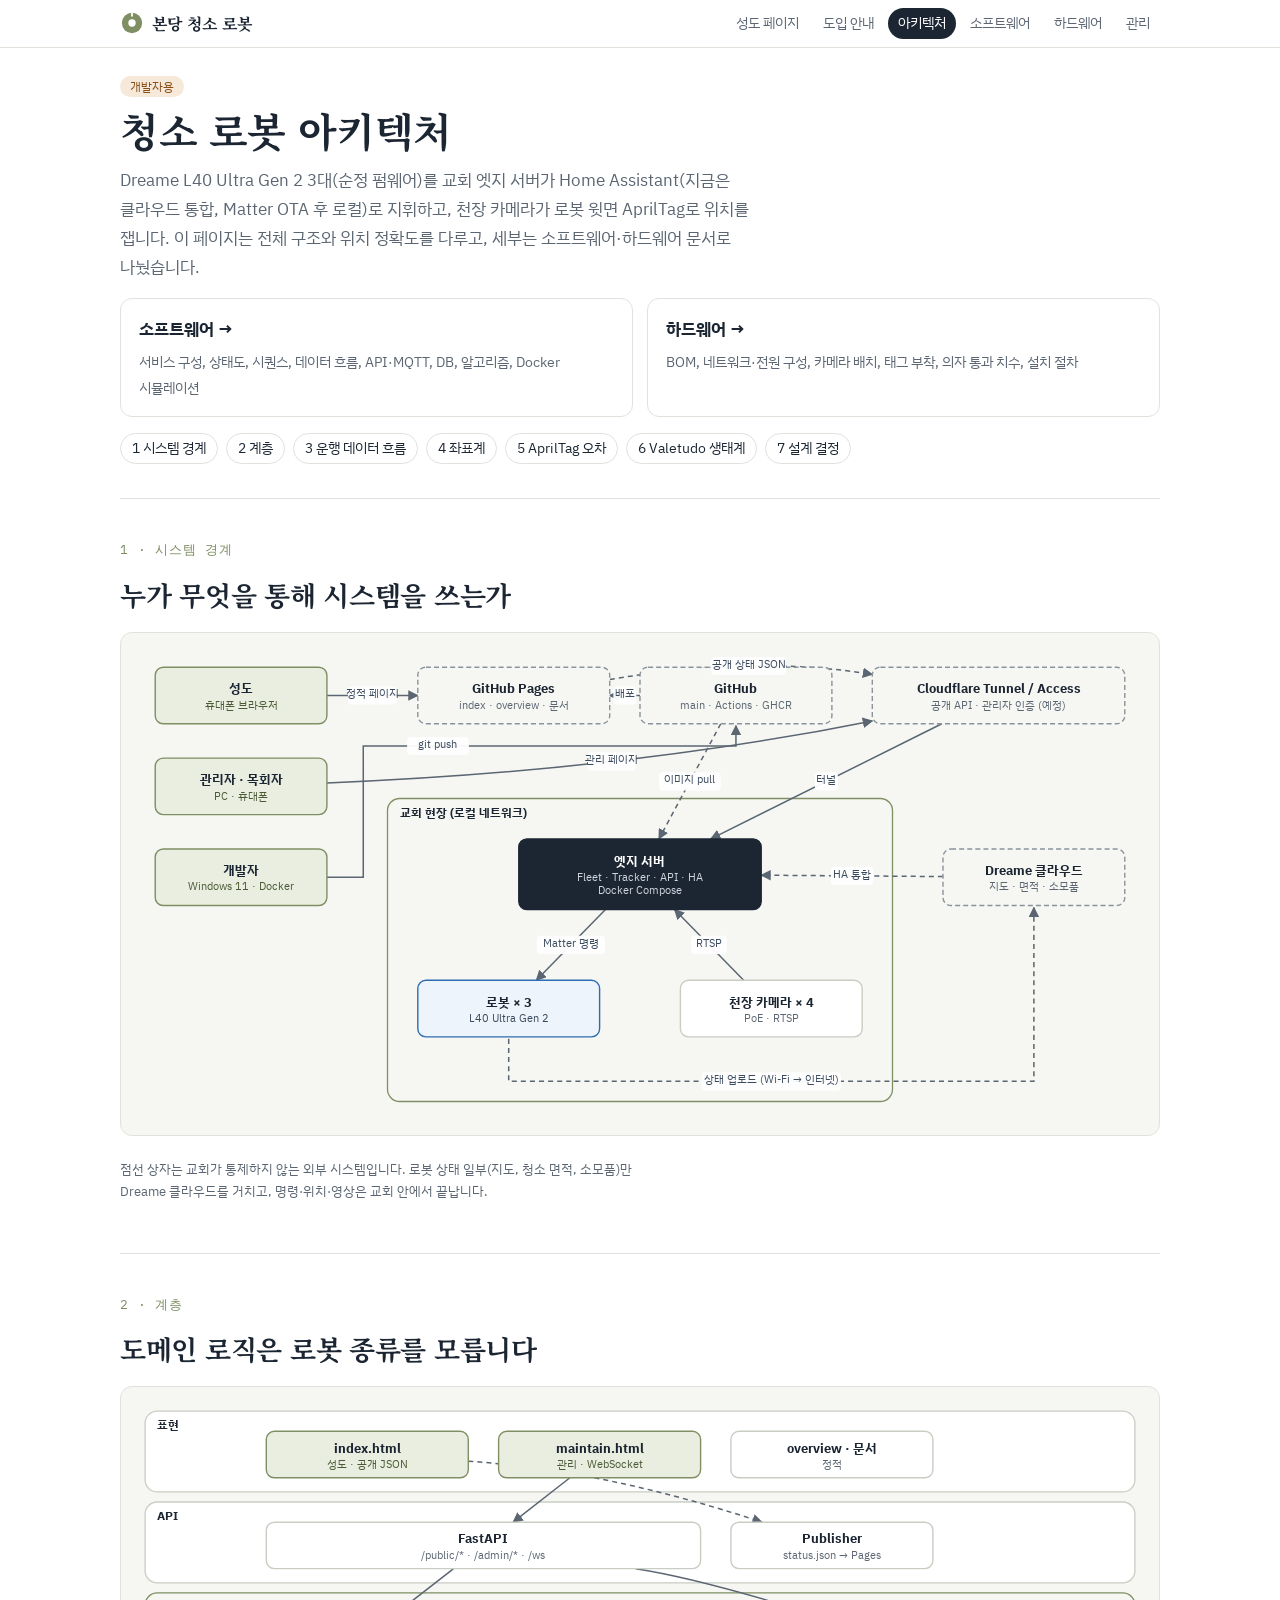
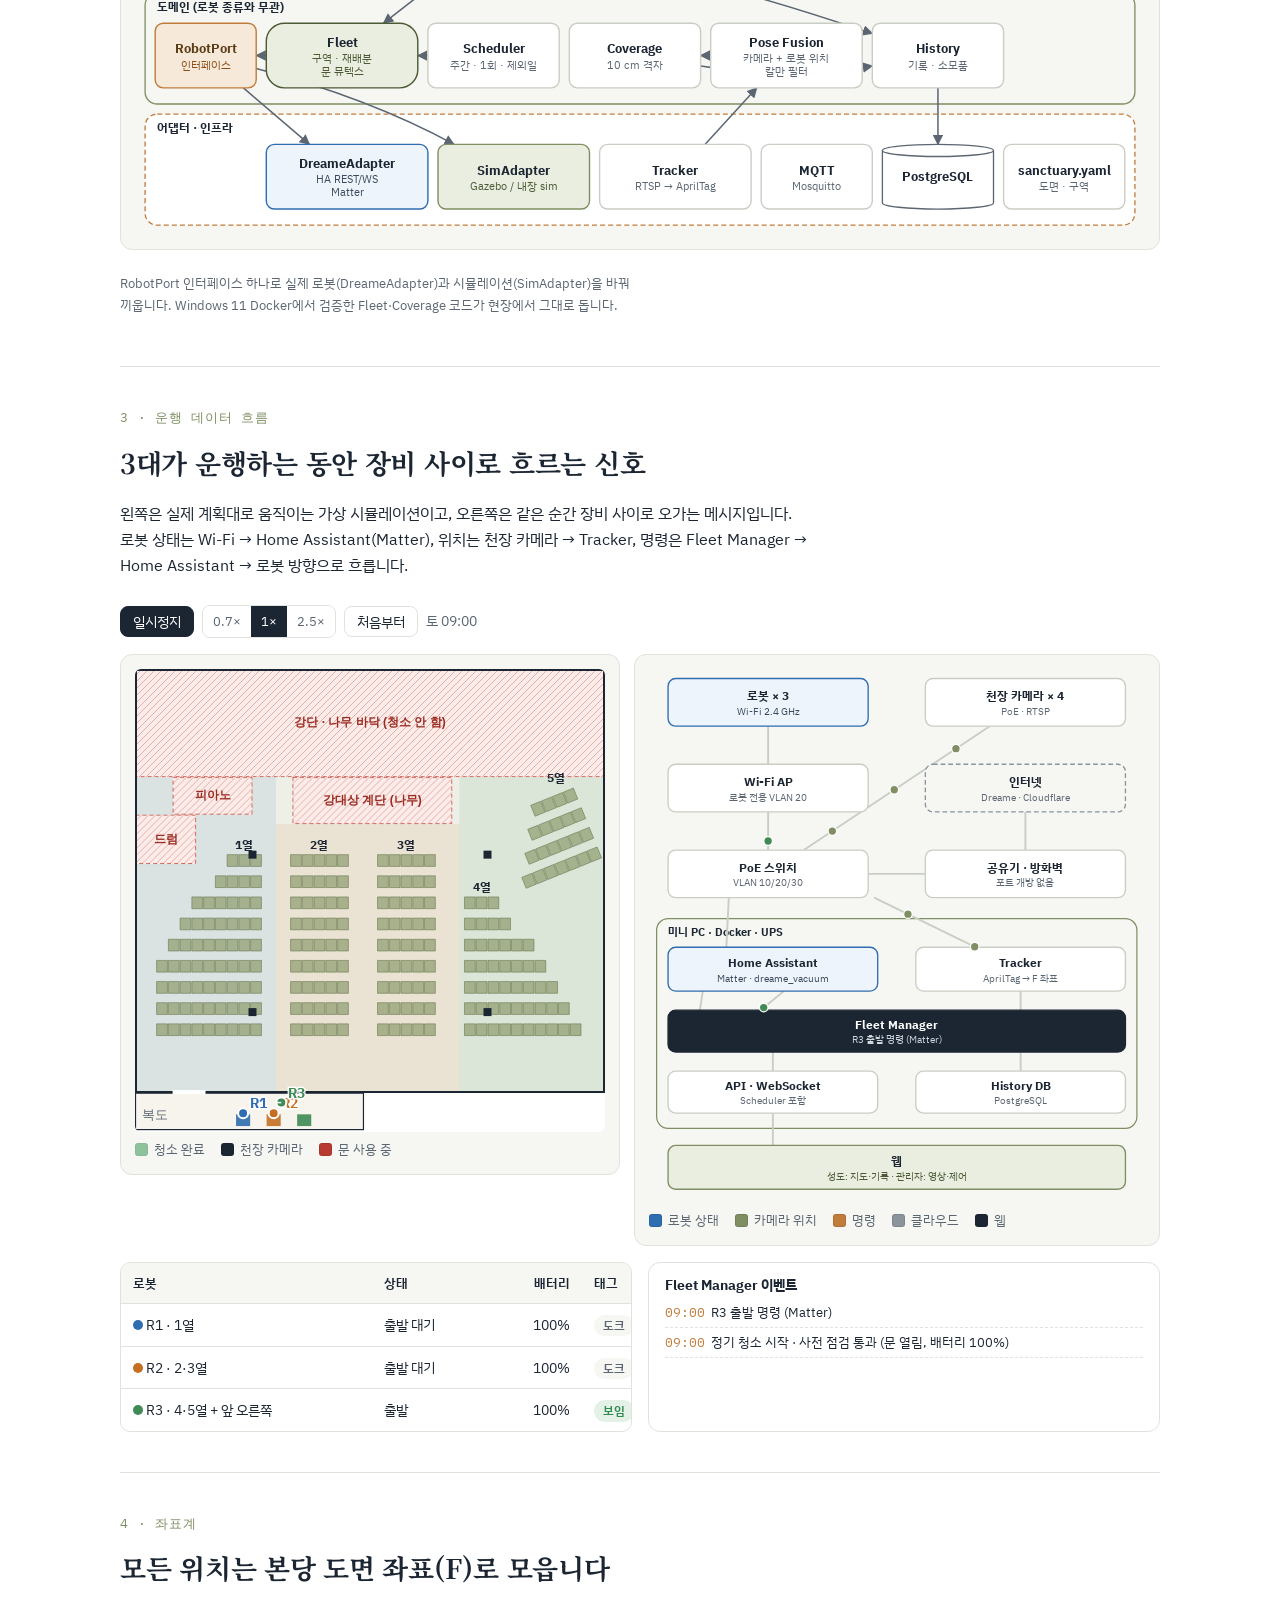
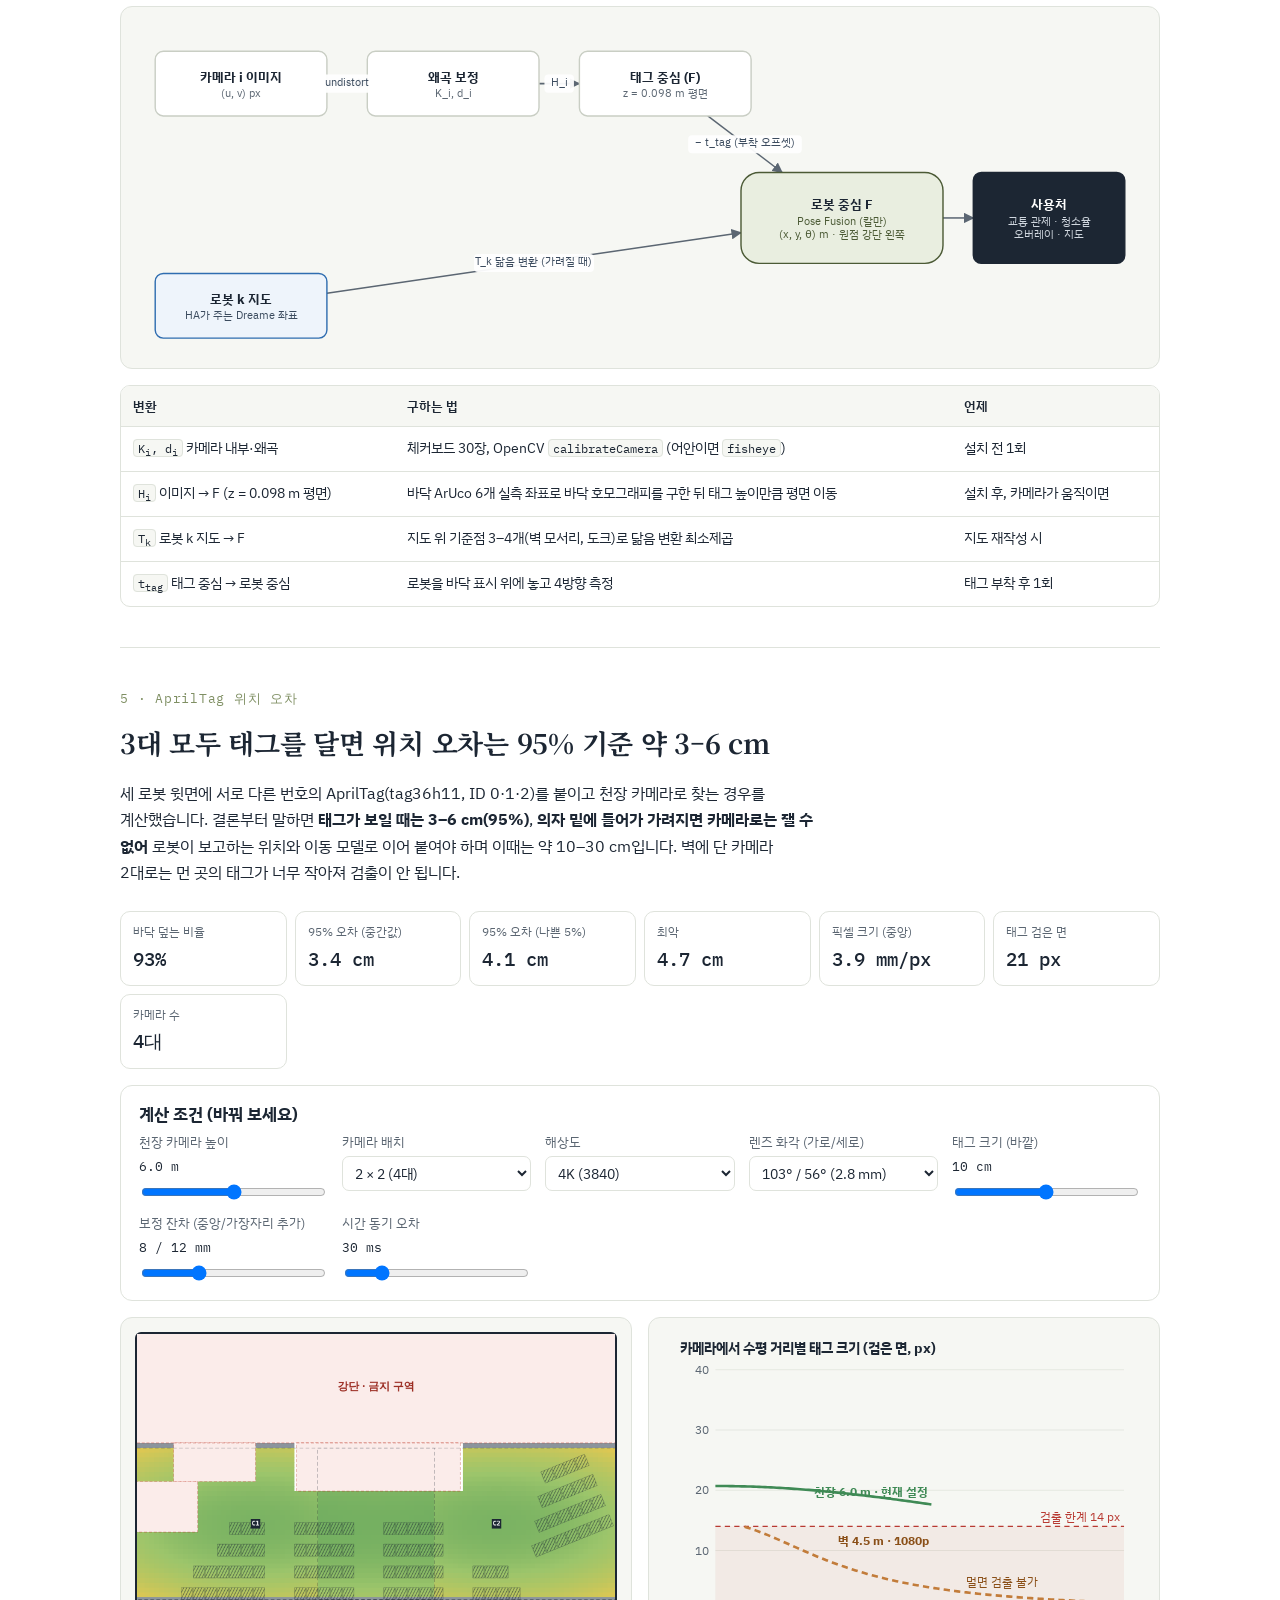
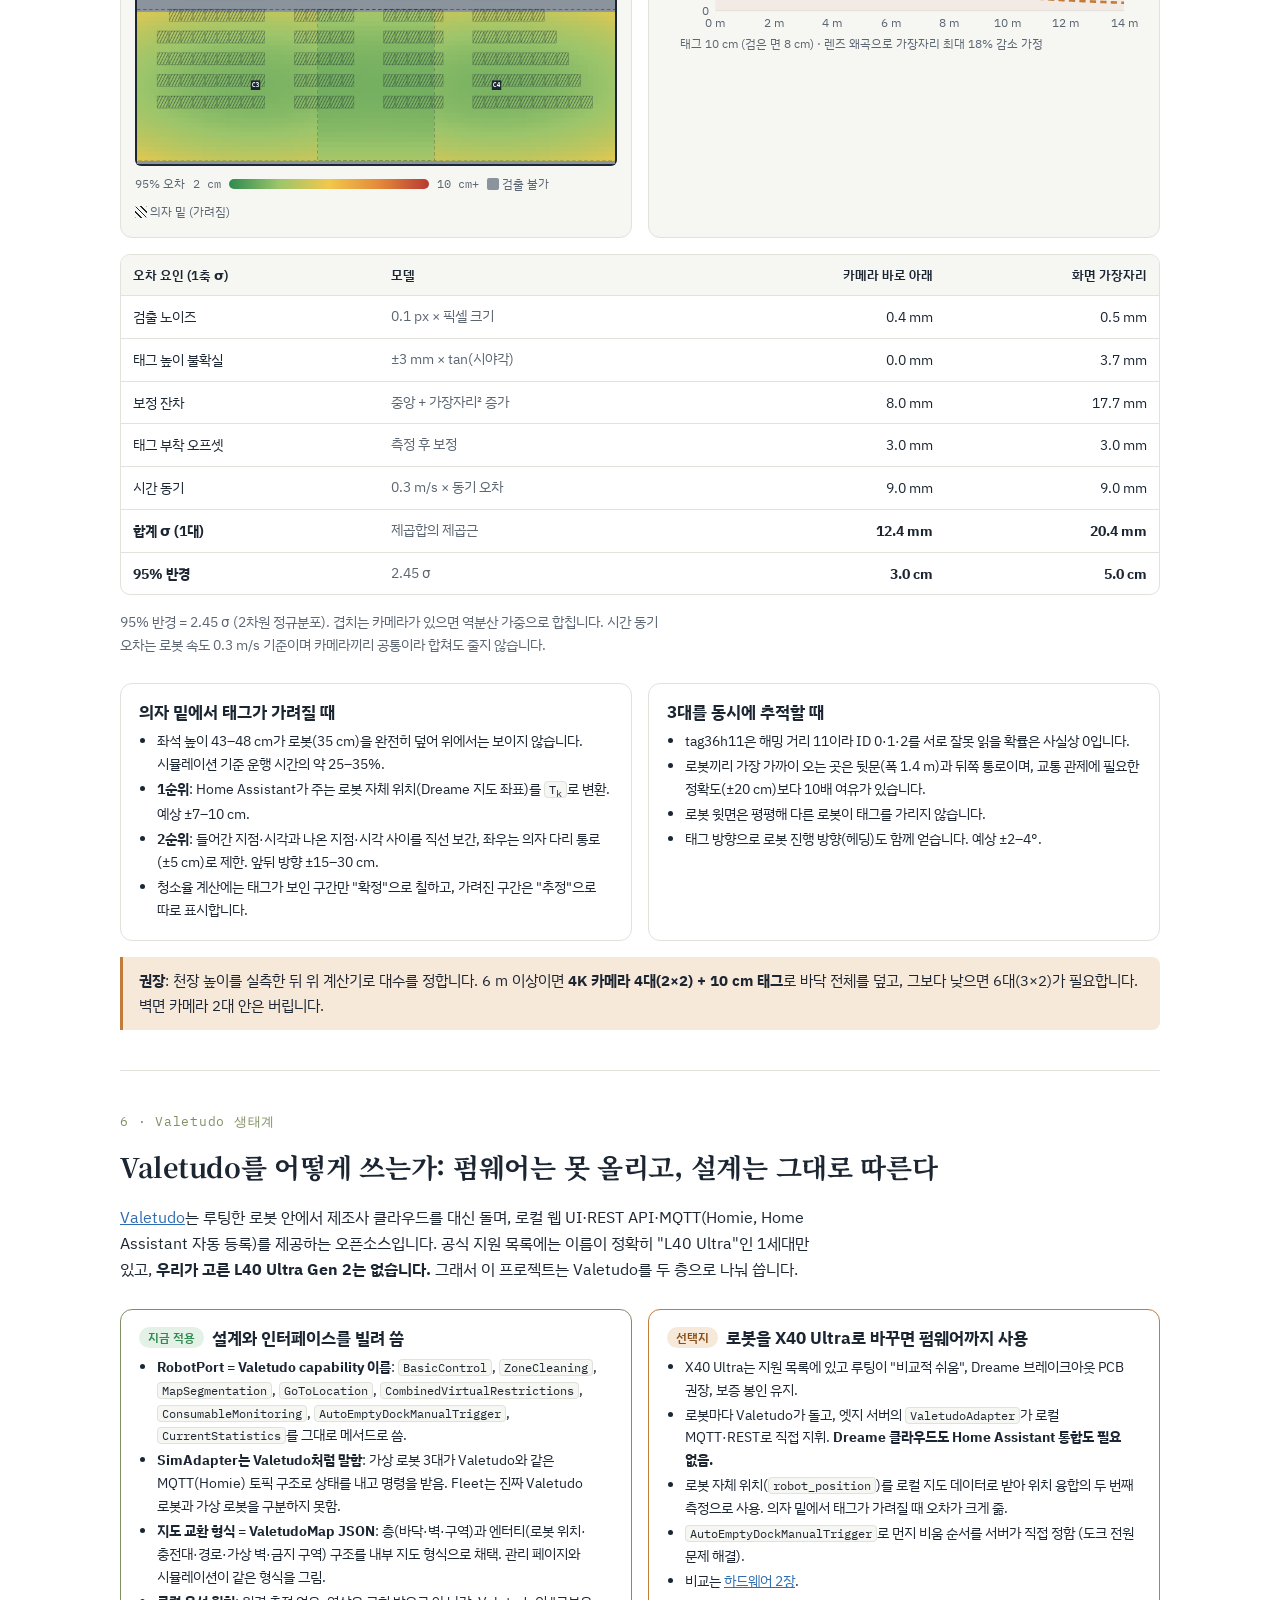
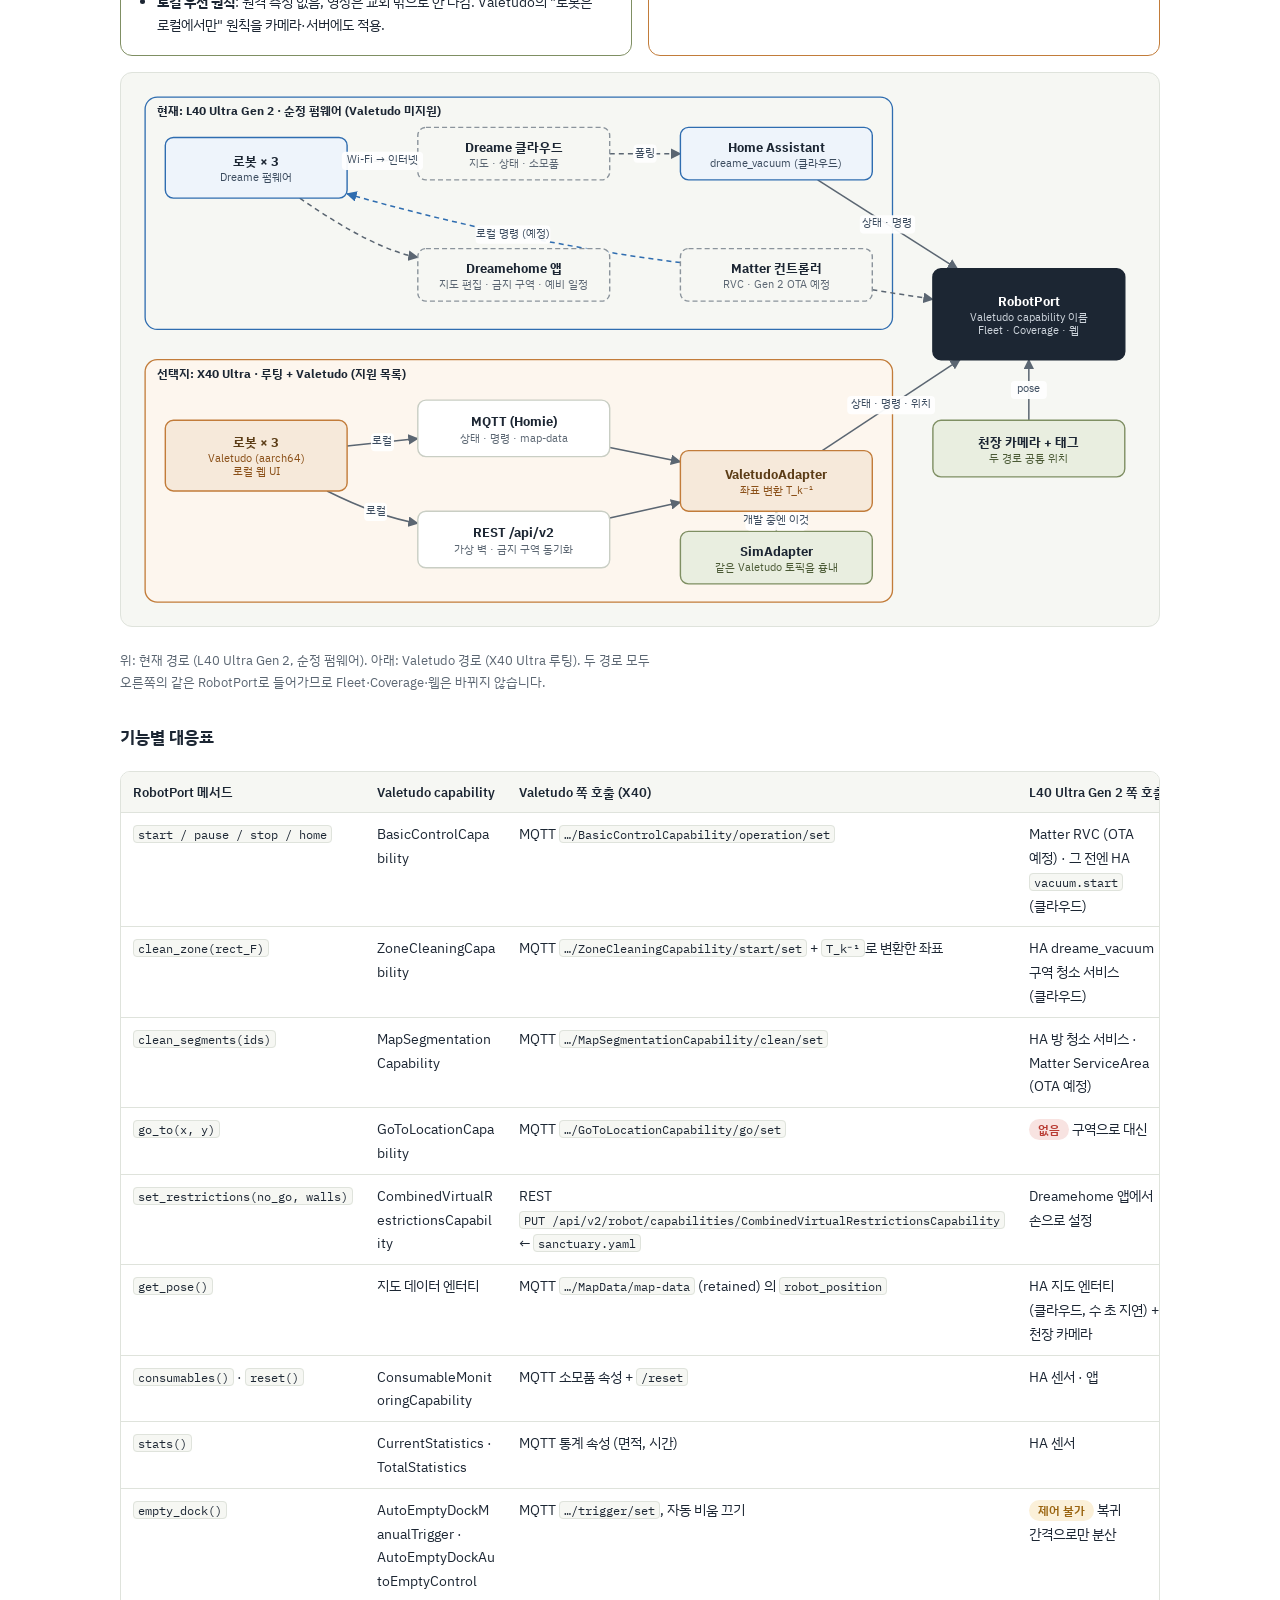
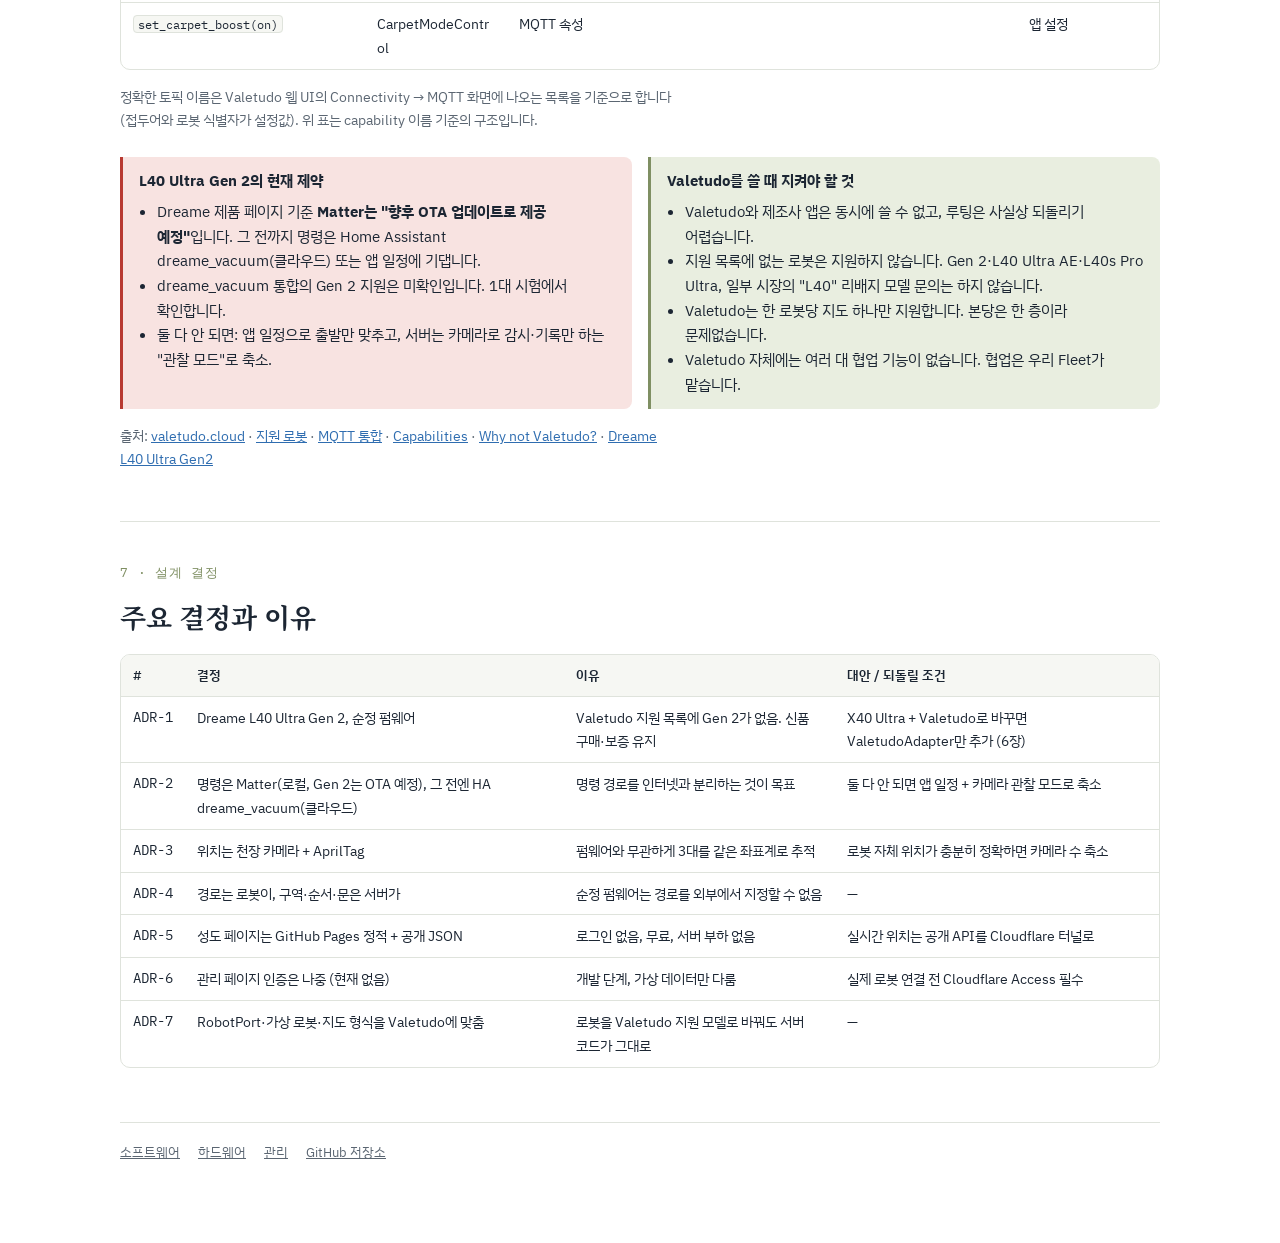
==== commit f99c9f00: "add detail X40 vs L40" ====
--- a/architecture.html
+++ b/architecture.html
@@ -31,6 +31,7 @@
   .kpi small{display:block;color:var(--muted);font-size:12px}
   .kpi b{font-family:var(--f-mono);font-size:19px;font-weight:500}
   td.mono{white-space:nowrap}
+  #valetudo td code{white-space:nowrap}
 </style>
 </head>
 <body>
@@ -49,13 +50,13 @@
 <main class="wrap">
   <span class="audience">개발자용</span>
   <h1>청소 로봇 아키텍처</h1>
-  <p class="lede">Dreame L40 Ultra Gen 2 3대(순정 펌웨어)를 교회 엣지 서버가 Home Assistant·Matter로 지휘하고, 천장 카메라가 로봇 윗면 AprilTag로 위치를 잽니다. 이 페이지는 전체 구조와 위치 정확도를 다루고, 세부는 소프트웨어·하드웨어 문서로 나눴습니다.</p>
+  <p class="lede">Dreame L40 Ultra Gen 2 3대(순정 펌웨어)를 교회 엣지 서버가 Home Assistant(지금은 클라우드 통합, Matter OTA 후 로컬)로 지휘하고, 천장 카메라가 로봇 윗면 AprilTag로 위치를 잽니다. 이 페이지는 전체 구조와 위치 정확도를 다루고, 세부는 소프트웨어·하드웨어 문서로 나눴습니다.</p>
   <div class="doclinks" style="margin-top:16px">
     <a href="software.html"><b>소프트웨어 →</b><span class="small muted">서비스 구성, 상태도, 시퀀스, 데이터 흐름, API·MQTT, DB, 알고리즘, Docker 시뮬레이션</span></a>
     <a href="hardware.html"><b>하드웨어 →</b><span class="small muted">BOM, 네트워크·전원 구성, 카메라 배치, 태그 부착, 의자 통과 치수, 설치 절차</span></a>
   </div>
   <nav class="toc" aria-label="목차">
-    <a href="#context">1 시스템 경계</a><a href="#layers">2 계층</a><a href="#flow">3 운행 데이터 흐름</a><a href="#frames">4 좌표계</a><a href="#tag">5 AprilTag 오차</a><a href="#adr">6 설계 결정</a>
+    <a href="#context">1 시스템 경계</a><a href="#layers">2 계층</a><a href="#flow">3 운행 데이터 흐름</a><a href="#frames">4 좌표계</a><a href="#tag">5 AprilTag 오차</a><a href="#valetudo">6 Valetudo 생태계</a><a href="#adr">7 설계 결정</a>
   </nav>
 
   <section class="sec" id="context">
@@ -166,18 +167,88 @@
     <div class="callout"><b>권장</b>: 천장 높이를 실측한 뒤 위 계산기로 대수를 정합니다. 6 m 이상이면 <b>4K 카메라 4대(2×2) + 10 cm 태그</b>로 바닥 전체를 덮고, 그보다 낮으면 6대(3×2)가 필요합니다. 벽면 카메라 2대 안은 버립니다.</div>
   </section>
 
+  <section class="sec" id="valetudo">
+    <div class="secnum">6 · Valetudo 생태계</div>
+    <h2>Valetudo를 어떻게 쓰는가: 펌웨어는 못 올리고, 설계는 그대로 따른다</h2>
+    <p><a href="https://valetudo.cloud/" target="_blank" rel="noopener">Valetudo</a>는 루팅한 로봇 안에서 제조사 클라우드를 대신 돌며, 로컬 웹 UI·REST API·MQTT(Homie, Home Assistant 자동 등록)를 제공하는 오픈소스입니다. 공식 지원 목록에는 이름이 정확히 "L40 Ultra"인 1세대만 있고, <b>우리가 고른 L40 Ultra Gen 2는 없습니다.</b> 그래서 이 프로젝트는 Valetudo를 두 층으로 나눠 씁니다.</p>
+    <div class="grid2">
+      <div class="card" style="border-color:var(--sage)">
+        <h3><span class="chip c-good">지금 적용</span> 설계와 인터페이스를 빌려 씀</h3>
+        <ul class="plain small">
+          <li><b>RobotPort = Valetudo capability 이름</b>: <code>BasicControl</code>, <code>ZoneCleaning</code>, <code>MapSegmentation</code>, <code>GoToLocation</code>, <code>CombinedVirtualRestrictions</code>, <code>ConsumableMonitoring</code>, <code>AutoEmptyDockManualTrigger</code>, <code>CurrentStatistics</code>를 그대로 메서드로 씀.</li>
+          <li><b>SimAdapter는 Valetudo처럼 말함</b>: 가상 로봇 3대가 Valetudo와 같은 MQTT(Homie) 토픽 구조로 상태를 내고 명령을 받음. Fleet는 진짜 Valetudo 로봇과 가상 로봇을 구분하지 못함.</li>
+          <li><b>지도 교환 형식 = ValetudoMap JSON</b>: 층(바닥·벽·구역)과 엔터티(로봇 위치·충전대·경로·가상 벽·금지 구역) 구조를 내부 지도 형식으로 채택. 관리 페이지와 시뮬레이션이 같은 형식을 그림.</li>
+          <li><b>로컬 우선 원칙</b>: 원격 측정 없음, 영상은 교회 밖으로 안 나감. Valetudo의 "로봇은 로컬에서만" 원칙을 카메라·서버에도 적용.</li>
+        </ul>
+      </div>
+      <div class="card" style="border-color:var(--oak)">
+        <h3><span class="chip c-oak">선택지</span> 로봇을 X40 Ultra로 바꾸면 펌웨어까지 사용</h3>
+        <ul class="plain small">
+          <li>X40 Ultra는 지원 목록에 있고 루팅이 "비교적 쉬움", Dreame 브레이크아웃 PCB 권장, 보증 봉인 유지.</li>
+          <li>로봇마다 Valetudo가 돌고, 엣지 서버의 <code>ValetudoAdapter</code>가 로컬 MQTT·REST로 직접 지휘. <b>Dreame 클라우드도 Home Assistant 통합도 필요 없음.</b></li>
+          <li>로봇 자체 위치(<code>robot_position</code>)를 로컬 지도 데이터로 받아 위치 융합의 두 번째 측정으로 사용. 의자 밑에서 태그가 가려질 때 오차가 크게 줆.</li>
+          <li><code>AutoEmptyDockManualTrigger</code>로 먼지 비움 순서를 서버가 직접 정함 (도크 전원 문제 해결).</li>
+          <li>비교는 <a href="hardware.html#robotcmp">하드웨어 2장</a>.</li>
+        </ul>
+      </div>
+    </div>
+
+    <div class="fig wide"><svg id="dValetudo" viewBox="0 0 1000 520" role="img" aria-label="Gen 2 경로와 Valetudo 경로 비교"></svg></div>
+    <p class="cap">위: 현재 경로 (L40 Ultra Gen 2, 순정 펌웨어). 아래: Valetudo 경로 (X40 Ultra 루팅). 두 경로 모두 오른쪽의 같은 RobotPort로 들어가므로 Fleet·Coverage·웹은 바뀌지 않습니다.</p>
+
+    <h3 style="margin-top:6px">기능별 대응표</h3>
+    <div class="tbl"><table>
+      <thead><tr><th>RobotPort 메서드</th><th>Valetudo capability</th><th>Valetudo 쪽 호출 (X40)</th><th>L40 Ultra Gen 2 쪽 호출</th></tr></thead>
+      <tbody>
+        <tr><td><code>start / pause / stop / home</code></td><td>BasicControlCapability</td><td>MQTT <code>…/BasicControlCapability/operation/set</code></td><td>Matter RVC (OTA 예정) · 그 전엔 HA <code>vacuum.start</code> (클라우드)</td></tr>
+        <tr><td><code>clean_zone(rect_F)</code></td><td>ZoneCleaningCapability</td><td>MQTT <code>…/ZoneCleaningCapability/start/set</code> + <code>T_k⁻¹</code>로 변환한 좌표</td><td>HA dreame_vacuum 구역 청소 서비스 (클라우드)</td></tr>
+        <tr><td><code>clean_segments(ids)</code></td><td>MapSegmentationCapability</td><td>MQTT <code>…/MapSegmentationCapability/clean/set</code></td><td>HA 방 청소 서비스 · Matter ServiceArea (OTA 예정)</td></tr>
+        <tr><td><code>go_to(x, y)</code></td><td>GoToLocationCapability</td><td>MQTT <code>…/GoToLocationCapability/go/set</code></td><td><span class="chip c-bad">없음</span> 구역으로 대신</td></tr>
+        <tr><td><code>set_restrictions(no_go, walls)</code></td><td>CombinedVirtualRestrictionsCapability</td><td>REST <code>PUT /api/v2/robot/capabilities/CombinedVirtualRestrictionsCapability</code> ← <code>sanctuary.yaml</code></td><td>Dreamehome 앱에서 손으로 설정</td></tr>
+        <tr><td><code>get_pose()</code></td><td>지도 데이터 엔터티</td><td>MQTT <code>…/MapData/map-data</code> (retained) 의 <code>robot_position</code></td><td>HA 지도 엔터티 (클라우드, 수 초 지연) + 천장 카메라</td></tr>
+        <tr><td><code>consumables()</code> · <code>reset()</code></td><td>ConsumableMonitoringCapability</td><td>MQTT 소모품 속성 + <code>/reset</code></td><td>HA 센서 · 앱</td></tr>
+        <tr><td><code>stats()</code></td><td>CurrentStatistics · TotalStatistics</td><td>MQTT 통계 속성 (면적, 시간)</td><td>HA 센서</td></tr>
+        <tr><td><code>empty_dock()</code></td><td>AutoEmptyDockManualTrigger · AutoEmptyDockAutoEmptyControl</td><td>MQTT <code>…/trigger/set</code>, 자동 비움 끄기</td><td><span class="chip c-warn">제어 불가</span> 복귀 간격으로만 분산</td></tr>
+        <tr><td><code>set_carpet_boost(on)</code></td><td>CarpetModeControl</td><td>MQTT 속성</td><td>앱 설정</td></tr>
+      </tbody>
+    </table></div>
+    <p class="small muted">정확한 토픽 이름은 Valetudo 웹 UI의 Connectivity → MQTT 화면에 나오는 목록을 기준으로 합니다(접두어와 로봇 식별자가 설정값). 위 표는 capability 이름 기준의 구조입니다.</p>
+
+    <div class="grid2">
+      <div class="callout bad">
+        <b>L40 Ultra Gen 2의 현재 제약</b>
+        <ul>
+          <li>Dreame 제품 페이지 기준 <b>Matter는 "향후 OTA 업데이트로 제공 예정"</b>입니다. 그 전까지 명령은 Home Assistant dreame_vacuum(클라우드) 또는 앱 일정에 기댑니다.</li>
+          <li>dreame_vacuum 통합의 Gen 2 지원은 미확인입니다. 1대 시험에서 확인합니다.</li>
+          <li>둘 다 안 되면: 앱 일정으로 출발만 맞추고, 서버는 카메라로 감시·기록만 하는 "관찰 모드"로 축소.</li>
+        </ul>
+      </div>
+      <div class="callout sage">
+        <b>Valetudo를 쓸 때 지켜야 할 것</b>
+        <ul>
+          <li>Valetudo와 제조사 앱은 동시에 쓸 수 없고, 루팅은 사실상 되돌리기 어렵습니다.</li>
+          <li>지원 목록에 없는 로봇은 지원하지 않습니다. Gen 2·L40 Ultra AE·L40s Pro Ultra, 일부 시장의 "L40" 리배지 모델 문의는 하지 않습니다.</li>
+          <li>Valetudo는 한 로봇당 지도 하나만 지원합니다. 본당은 한 층이라 문제없습니다.</li>
+          <li>Valetudo 자체에는 여러 대 협업 기능이 없습니다. 협업은 우리 Fleet가 맡습니다.</li>
+        </ul>
+      </div>
+    </div>
+    <p class="small muted">출처: <a href="https://valetudo.cloud/" target="_blank" rel="noopener">valetudo.cloud</a> · <a href="https://valetudo.cloud/pages/general/supported-robots.html" target="_blank" rel="noopener">지원 로봇</a> · <a href="https://valetudo.cloud/pages/integrations/mqtt.html" target="_blank" rel="noopener">MQTT 통합</a> · <a href="https://valetudo.cloud/pages/usage/capabilities-overview.html" target="_blank" rel="noopener">Capabilities</a> · <a href="https://valetudo.cloud/pages/general/why-not-valetudo.html" target="_blank" rel="noopener">Why not Valetudo?</a> · <a href="https://www.dreametech.com/products/l40-ultra-gen2-robot-vacuum" target="_blank" rel="noopener">Dreame L40 Ultra Gen2</a></p>
+  </section>
+
   <section class="sec" id="adr">
-    <div class="secnum">6 · 설계 결정</div>
+    <div class="secnum">7 · 설계 결정</div>
     <h2>주요 결정과 이유</h2>
     <div class="tbl"><table>
       <thead><tr><th>#</th><th>결정</th><th>이유</th><th>대안 / 되돌릴 조건</th></tr></thead>
       <tbody>
-        <tr><td class="mono">ADR-1</td><td>Dreame L40 Ultra Gen 2, 순정 펌웨어</td><td>Valetudo 지원 목록에 Gen 2가 없음. 신품 구매·보증 유지</td><td>Valetudo 지원 모델로 바꾸면 ValetudoAdapter 추가</td></tr>
-        <tr><td class="mono">ADR-2</td><td>명령은 Matter(로컬), 지도·소모품은 HA dreame_vacuum(클라우드)</td><td>명령 경로를 인터넷과 분리</td><td>Gen 2 통합이 안 되면 Matter + 카메라만으로 운영</td></tr>
+        <tr><td class="mono">ADR-1</td><td>Dreame L40 Ultra Gen 2, 순정 펌웨어</td><td>Valetudo 지원 목록에 Gen 2가 없음. 신품 구매·보증 유지</td><td>X40 Ultra + Valetudo로 바꾸면 ValetudoAdapter만 추가 (6장)</td></tr>
+        <tr><td class="mono">ADR-2</td><td>명령은 Matter(로컬, Gen 2는 OTA 예정), 그 전엔 HA dreame_vacuum(클라우드)</td><td>명령 경로를 인터넷과 분리하는 것이 목표</td><td>둘 다 안 되면 앱 일정 + 카메라 관찰 모드로 축소</td></tr>
         <tr><td class="mono">ADR-3</td><td>위치는 천장 카메라 + AprilTag</td><td>펌웨어와 무관하게 3대를 같은 좌표계로 추적</td><td>로봇 자체 위치가 충분히 정확하면 카메라 수 축소</td></tr>
         <tr><td class="mono">ADR-4</td><td>경로는 로봇이, 구역·순서·문은 서버가</td><td>순정 펌웨어는 경로를 외부에서 지정할 수 없음</td><td>—</td></tr>
         <tr><td class="mono">ADR-5</td><td>성도 페이지는 GitHub Pages 정적 + 공개 JSON</td><td>로그인 없음, 무료, 서버 부하 없음</td><td>실시간 위치는 공개 API를 Cloudflare 터널로</td></tr>
         <tr><td class="mono">ADR-6</td><td>관리 페이지 인증은 나중 (현재 없음)</td><td>개발 단계, 가상 데이터만 다룸</td><td>실제 로봇 연결 전 Cloudflare Access 필수</td></tr>
+        <tr><td class="mono">ADR-7</td><td>RobotPort·가상 로봇·지도 형식을 Valetudo에 맞춤</td><td>로봇을 Valetudo 지원 모델로 바꿔도 서버 코드가 그대로</td><td>—</td></tr>
       </tbody>
     </table></div>
   </section>
@@ -258,6 +329,42 @@
     ]
   });
 
+
+  // 6. Valetudo 경로 비교
+  D.flow("dValetudo",{
+    groups:[
+      {x:10,y:10,w:740,h:230,title:"현재: L40 Ultra Gen 2 · 순정 펌웨어 (Valetudo 미지원)",fill:"#f6f7f3",stroke:"#2f6db0"},
+      {x:10,y:270,w:740,h:240,title:"선택지: X40 Ultra · 루팅 + Valetudo (지원 목록)",fill:"#fdf6ee",stroke:"#c27c3a"}
+    ],
+    nodes:[
+      {id:"g2",x:30,y:50,w:180,h:60,title:"로봇 × 3",sub:"Dreame 펌웨어",kind:"blue"},
+      {id:"dc",x:280,y:40,w:190,h:52,title:"Dreame 클라우드",sub:"지도 · 상태 · 소모품",kind:"ext"},
+      {id:"app",x:280,y:160,w:190,h:52,title:"Dreamehome 앱",sub:"지도 편집 · 금지 구역 · 예비 일정",kind:"ext"},
+      {id:"ha",x:540,y:40,w:190,h:52,title:"Home Assistant",sub:"dreame_vacuum (클라우드)",kind:"blue"},
+      {id:"mt",x:540,y:160,w:190,h:52,title:"Matter 컨트롤러",sub:"RVC · Gen 2 OTA 예정",kind:"ext"},
+      {id:"vr",x:30,y:330,w:180,h:70,title:"로봇 × 3",sub:"Valetudo (aarch64)\n로컬 웹 UI",kind:"oak"},
+      {id:"mq",x:280,y:310,w:190,h:56,title:"MQTT (Homie)",sub:"상태 · 명령 · map-data",kind:"box"},
+      {id:"rest",x:280,y:420,w:190,h:56,title:"REST /api/v2",sub:"가상 벽 · 금지 구역 동기화",kind:"box"},
+      {id:"va",x:540,y:360,w:190,h:60,title:"ValetudoAdapter",sub:"좌표 변환 T_k⁻¹",kind:"oak"},
+      {id:"sim",x:540,y:440,w:190,h:52,title:"SimAdapter",sub:"같은 Valetudo 토픽을 흉내",kind:"sage"},
+      {id:"port",x:790,y:180,w:190,h:90,title:"RobotPort",sub:"Valetudo capability 이름\nFleet · Coverage · 웹",kind:"dark"},
+      {id:"cam",x:790,y:330,w:190,h:56,title:"천장 카메라 + 태그",sub:"두 경로 공통 위치",kind:"sage"}
+    ],
+    edges:[
+      {a:"g2",b:"dc",label:"Wi-Fi → 인터넷",dash:true},
+      {a:"dc",b:"ha",label:"폴링",dash:true},
+      {a:"g2",b:"app",dash:true,bend:30},
+      {a:"mt",b:"g2",label:"로컬 명령 (예정)",color:"#2f6db0",dash:true,bend:-20},
+      {a:"ha",b:"port",label:"상태 · 명령"},
+      {a:"mt",b:"port",dash:true},
+      {a:"vr",b:"mq",label:"로컬"},
+      {a:"vr",b:"rest",label:"로컬",bend:20},
+      {a:"mq",b:"va"},{a:"rest",b:"va"},
+      {a:"va",b:"port",label:"상태 · 명령 · 위치"},
+      {a:"sim",b:"va",label:"개발 중엔 이것",dash:true,color:"#4b5a35"},
+      {a:"cam",b:"port",label:"pose"}
+    ]
+  });
   // 4. 좌표계
   D.flow("dFrames",{
     nodes:[
